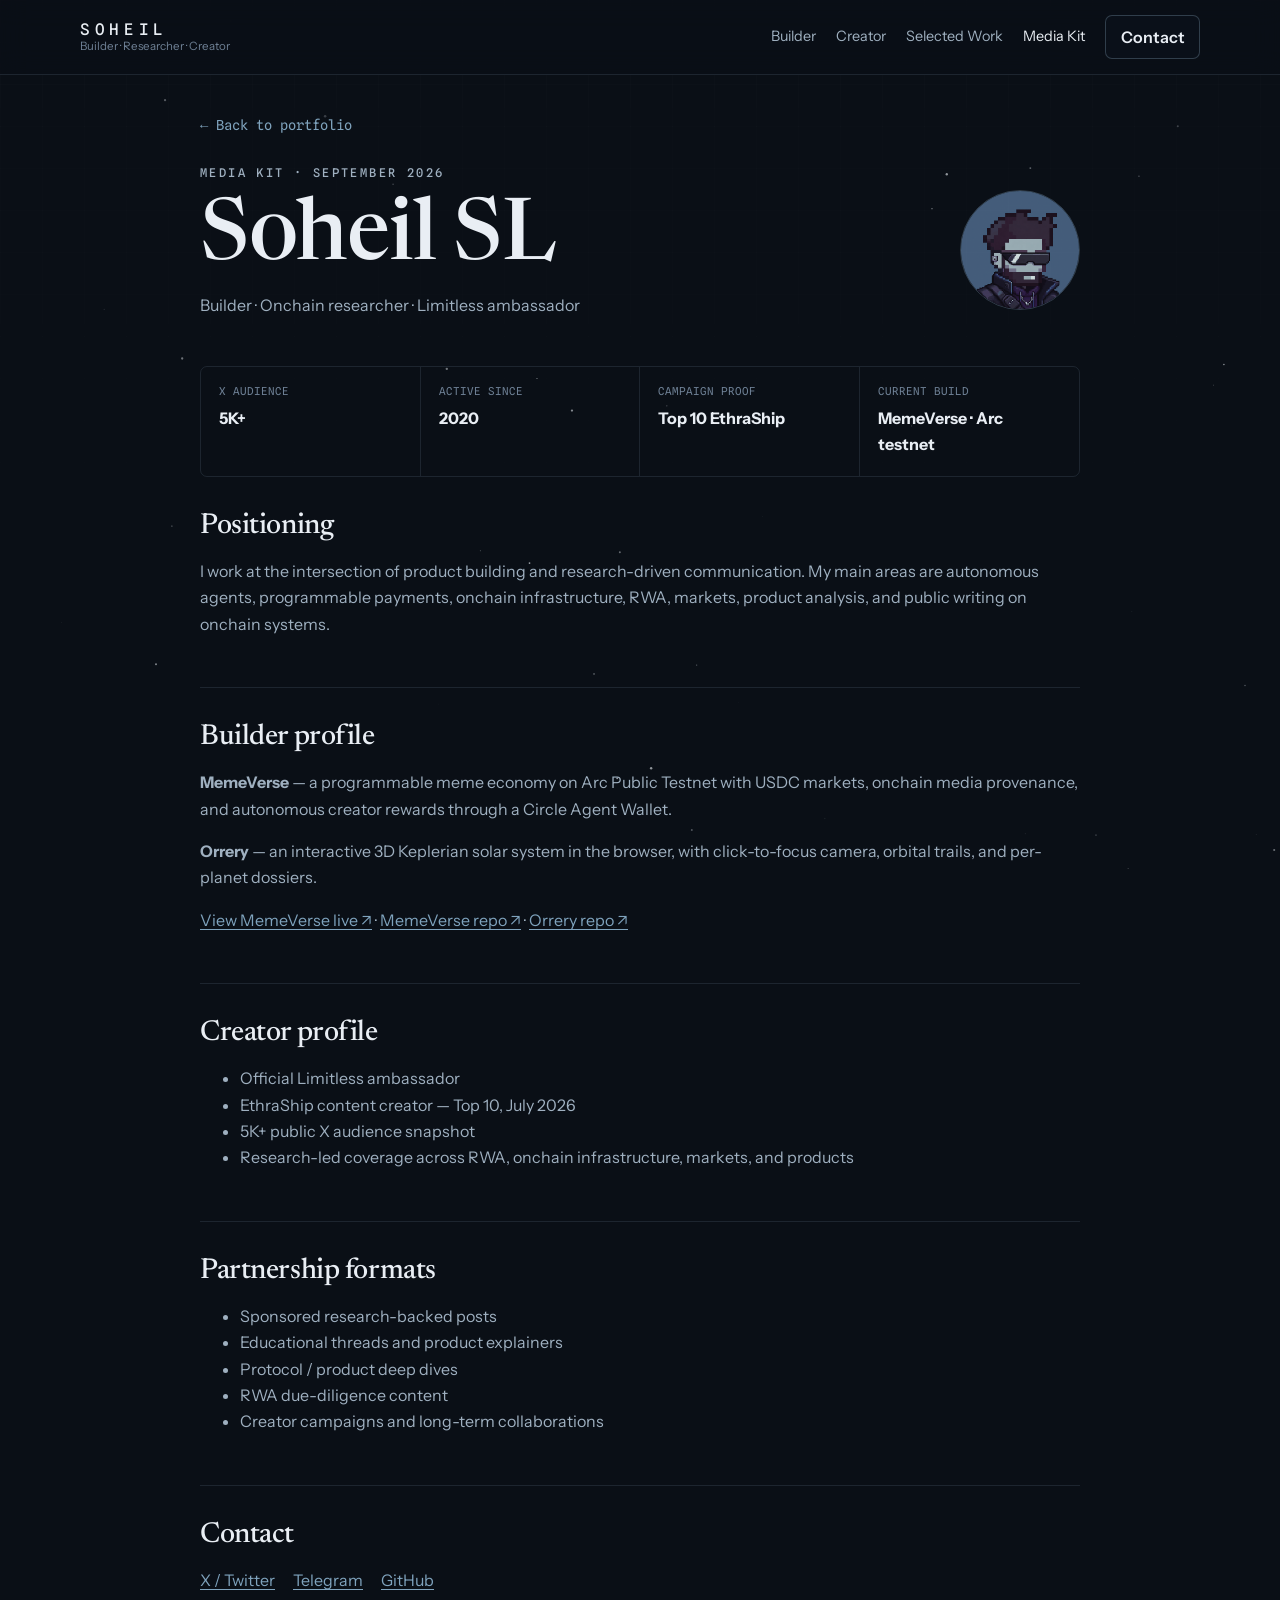
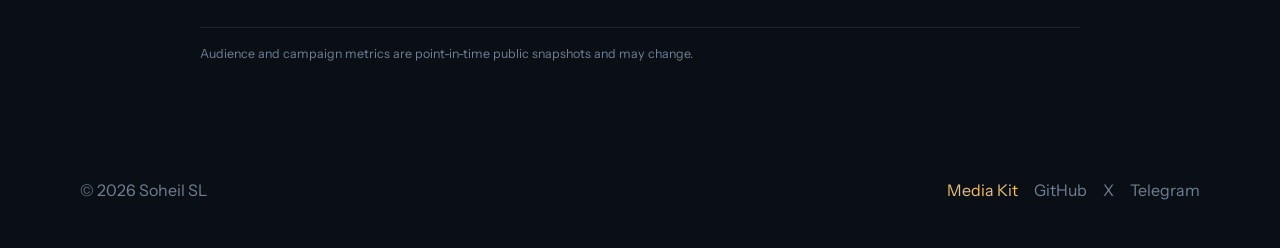
==== media-kit.html @ 0fe93f0a "Align site copy with GitHub and X Match builder/researcher positioning, add Orrery, link the live Me" ====
<!doctype html>
<html lang="en">
<head>
  <meta charset="UTF-8" />
  <meta name="viewport" content="width=device-width, initial-scale=1" />
  <meta name="description" content="Media kit for Soheil SL — builder, onchain researcher, and Limitless ambassador." />
  <meta name="theme-color" content="#0a0f16" />
  <meta name="color-scheme" content="dark" />
  <meta name="referrer" content="strict-origin-when-cross-origin" />
  <link rel="canonical" href="https://soheil-portfolio-pi.vercel.app/media-kit.html" />
  <meta property="og:site_name" content="Soheil" />
  <meta property="og:title" content="Soheil — Media Kit" />
  <meta property="og:description" content="Media kit for Soheil SL — builder, onchain researcher, and Limitless ambassador." />
  <meta property="og:type" content="website" />
  <meta property="og:url" content="https://soheil-portfolio-pi.vercel.app/media-kit.html" />
  <meta property="og:image" content="https://soheil-portfolio-pi.vercel.app/images/soheil-pfp.png" />
  <meta property="og:locale" content="en_US" />
  <meta name="twitter:card" content="summary" />
  <meta name="twitter:title" content="Soheil — Media Kit" />
  <meta name="twitter:description" content="Media kit for Soheil SL — builder, onchain researcher, and Limitless ambassador." />
  <meta name="twitter:image" content="https://soheil-portfolio-pi.vercel.app/images/soheil-pfp.png" />
  <meta name="twitter:site" content="@khodeSL" />
  <title>Soheil — Media Kit</title>
  <link rel="icon" type="image/png" href="/images/soheil-pfp.png" />
  <link rel="apple-touch-icon" href="/images/soheil-pfp.png" />
  <link rel="preconnect" href="https://fonts.googleapis.com" />
  <link rel="preconnect" href="https://fonts.gstatic.com" crossorigin />
  <link href="https://fonts.googleapis.com/css2?family=Newsreader:ital,opsz,wght@0,6..72,400;0,6..72,500;0,6..72,600;1,6..72,400&family=Instrument+Sans:wght@400;500;600&family=Spline+Sans+Mono:wght@400;500&display=swap" rel="stylesheet" />
  <link rel="stylesheet" href="/style.css" />
</head>
<body class="media-kit-page">
  <a class="skip-link" href="#main">Skip to content</a>
  <canvas id="starfield" aria-hidden="true"></canvas>

  <header class="site-header">
    <nav class="site-nav" aria-label="Primary">
      <a class="brand" href="/#home">
        <span class="brand-name">SOHEIL</span>
        <span class="brand-role">Builder · Researcher · Creator</span>
      </a>
      <button class="nav-toggle" type="button" aria-expanded="false" aria-controls="nav-menu" aria-label="Open navigation">
        <span></span><span></span>
      </button>
      <div class="nav-menu" id="nav-menu">
        <a href="/#builder">Builder</a>
        <a href="/#creator">Creator</a>
        <a href="/#work">Selected Work</a>
        <a href="/media-kit.html" aria-current="page">Media Kit</a>
        <a class="button button-small" href="https://t.me/sirSL" target="_blank" rel="noopener noreferrer">Contact</a>
      </div>
    </nav>
  </header>

  <main id="main" class="media-kit-shell">
    <a class="text-link" href="/">← Back to portfolio</a>
    <header class="media-kit-header">
      <div>
        <p class="eyebrow">Media Kit · September 2026</p>
        <h1>Soheil SL</h1>
        <p>Builder · Onchain researcher · Limitless ambassador</p>
      </div>
      <img src="/images/soheil-pfp.png" alt="Portrait of Soheil" width="120" height="120" decoding="async" />
    </header>

    <div class="media-stat-grid">
      <div><span>X audience</span><strong>5K+</strong></div>
      <div><span>Active since</span><strong>2020</strong></div>
      <div><span>Campaign proof</span><strong>Top 10 EthraShip</strong></div>
      <div><span>Current build</span><strong>MemeVerse · Arc testnet</strong></div>
    </div>

    <section class="media-section">
      <h2>Positioning</h2>
      <p>I work at the intersection of product building and research-driven communication. My main areas are autonomous agents, programmable payments, onchain infrastructure, RWA, markets, product analysis, and public writing on onchain systems.</p>
    </section>

    <section class="media-section">
      <h2>Builder profile</h2>
      <p><strong>MemeVerse</strong> — a programmable meme economy on Arc Public Testnet with USDC markets, onchain media provenance, and autonomous creator rewards through a Circle Agent Wallet.</p>
      <p><strong>Orrery</strong> — an interactive 3D Keplerian solar system in the browser, with click-to-focus camera, orbital trails, and per-planet dossiers.</p>
      <p><a href="https://memeverse.biz" target="_blank" rel="noopener noreferrer">View MemeVerse live ↗</a> · <a href="https://github.com/Baharsx/memeverse" target="_blank" rel="noopener noreferrer">MemeVerse repo ↗</a> · <a href="https://github.com/Baharsx/Orrery" target="_blank" rel="noopener noreferrer">Orrery repo ↗</a></p>
    </section>

    <section class="media-section">
      <h2>Creator profile</h2>
      <ul>
        <li>Official Limitless ambassador</li>
        <li>EthraShip content creator — Top 10, July 2026</li>
        <li>5K+ public X audience snapshot</li>
        <li>Research-led coverage across RWA, onchain infrastructure, markets, and products</li>
      </ul>
    </section>

    <section class="media-section">
      <h2>Partnership formats</h2>
      <ul>
        <li>Sponsored research-backed posts</li>
        <li>Educational threads and product explainers</li>
        <li>Protocol / product deep dives</li>
        <li>RWA due-diligence content</li>
        <li>Creator campaigns and long-term collaborations</li>
      </ul>
    </section>

    <section class="media-section">
      <h2>Contact</h2>
      <div class="media-links">
        <a href="https://x.com/khodeSL" target="_blank" rel="noopener noreferrer">X / Twitter</a>
        <a href="https://t.me/sirSL" target="_blank" rel="noopener noreferrer">Telegram</a>
        <a href="https://github.com/Baharsx" target="_blank" rel="noopener noreferrer">GitHub</a>
      </div>
    </section>

    <p class="snapshot-note">Audience and campaign metrics are point-in-time public snapshots and may change.</p>
  </main>

  <footer class="site-footer">
    <div class="section-inner footer-inner">
      <span>© 2026 Soheil SL</span>
      <div class="footer-links">
        <a href="/media-kit.html" aria-current="page">Media Kit</a>
        <a href="https://github.com/Baharsx" target="_blank" rel="noopener noreferrer">GitHub</a>
        <a href="https://x.com/khodeSL" target="_blank" rel="noopener noreferrer">X</a>
        <a href="https://t.me/sirSL" target="_blank" rel="noopener noreferrer">Telegram</a>
      </div>
    </div>
  </footer>
  <script type="module" src="/script.js"></script>
</body>
</html>
---- style.css ----
:root {
  --ink: #0a0f16;
  --ink-2: #0e1520;
  --ink-3: #141d2b;
  --line: rgba(148, 178, 204, 0.14);
  --line-strong: rgba(148, 178, 204, 0.28);
  --steel: #7fa3bd;
  --steel-dim: #56718a;
  --beacon: #e3a94e;
  --beacon-bright: #f0be6c;
  --violet: #8b7ae8;
  --text: #e9eef4;
  --text-2: #9fb0c0;
  --text-3: #6e8095;
  --font-display: 'Newsreader', Georgia, serif;
  --font-body: 'Instrument Sans', system-ui, sans-serif;
  --font-mono: 'Spline Sans Mono', ui-monospace, monospace;
  --radius: 7px;
}

* { box-sizing: border-box; }
html {
  color-scheme: dark;
  scroll-behavior: smooth;
  scroll-padding-top: 88px;
}
@media (prefers-reduced-motion: reduce) {
  html { scroll-behavior: auto; }
}
body {
  margin: 0;
  min-height: 100vh;
  color: var(--text);
  background:
    radial-gradient(1100px 560px at 88% -8%, rgba(139,122,232,.09), transparent 60%),
    radial-gradient(900px 650px at -8% 110%, rgba(127,163,189,.08), transparent 58%),
    var(--ink);
  font: 1rem/1.65 var(--font-body);
  -webkit-font-smoothing: antialiased;
}
body::before {
  content: '';
  position: fixed;
  inset: 0;
  pointer-events: none;
  background-image: linear-gradient(rgba(255,255,255,.012) 1px, transparent 1px), linear-gradient(90deg, rgba(255,255,255,.012) 1px, transparent 1px);
  background-size: 42px 42px;
  mask-image: linear-gradient(to bottom, black, transparent 72%);
}
#starfield { position: fixed; inset: 0; z-index: -1; pointer-events: none; }
a { color: var(--steel); text-underline-offset: 3px; }
a:hover { color: var(--beacon-bright); }
img { display: block; max-width: 100%; height: auto; }
button, a { -webkit-tap-highlight-color: transparent; }
button { font: inherit; cursor: pointer; }
:focus-visible { outline: 2px solid var(--beacon); outline-offset: 3px; }
::selection { background: var(--beacon); color: var(--ink); }

.skip-link { position: fixed; top: -80px; left: 16px; z-index: 999; padding: 10px 14px; background: var(--beacon); color: var(--ink); border-radius: 5px; }
.skip-link:focus { top: 12px; }
.section-inner { width: min(1120px, calc(100% - 40px)); margin: 0 auto; }
main > section { padding: clamp(74px, 9vw, 118px) 0; border-bottom: 1px solid var(--line); }
.section-alt { background: rgba(14,21,32,.52); }

.site-header { position: sticky; top: 0; z-index: 100; background: rgba(10,15,22,.82); backdrop-filter: blur(14px); border-bottom: 1px solid var(--line); }
.site-nav { position: relative; width: min(1120px, calc(100% - 40px)); min-height: 74px; margin: auto; display: flex; align-items: center; justify-content: space-between; gap: 24px; }
.brand { display: flex; flex-direction: column; text-decoration: none; line-height: 1.25; }
.brand-name { color: var(--text); font: 500 1rem var(--font-mono); letter-spacing: .29em; }
.brand-role { color: var(--text-3); font-size: .72rem; }
.nav-menu { display: flex; align-items: center; gap: 20px; }
.nav-menu > a:not(.button) { color: var(--text-2); text-decoration: none; font-size: .9rem; }
.nav-menu > a[aria-current="page"]:not(.button) { color: var(--text); }
.nav-toggle { display: none; width: 44px; height: 44px; border: 1px solid var(--line-strong); background: transparent; border-radius: var(--radius); padding: 10px; }
.nav-toggle span { display: block; height: 2px; background: var(--text); margin: 6px 0; }

.eyebrow { margin: 0 0 16px; color: var(--beacon); font: 500 .75rem var(--font-mono); letter-spacing: .2em; text-transform: uppercase; }
h1, h2, h3, p { margin-top: 0; }
h1, h2 { font-family: var(--font-display); font-weight: 500; letter-spacing: -.015em; }
h1 { font-size: clamp(2.9rem, 7vw, 5.35rem); line-height: 1.02; max-width: 15ch; margin-bottom: 24px; }
h2 { font-size: clamp(2.1rem, 4vw, 3.1rem); line-height: 1.08; margin-bottom: 16px; }
h3 { font: 500 1.42rem/1.2 var(--font-display); }
.section-lede, .hero-lede { max-width: 67ch; color: var(--text-2); }
.hero-lede { font-size: 1.11rem; }

.hero { min-height: calc(100vh - 74px); display: flex; align-items: center; }
.hero-actions, .contact-actions, .card-links { display: flex; gap: 11px; flex-wrap: wrap; margin-top: 30px; }
.button { display: inline-flex; align-items: center; justify-content: center; min-height: 44px; padding: .72rem 1.18rem; border: 1px solid var(--line-strong); color: var(--text); border-radius: var(--radius); text-decoration: none; font-weight: 600; background: rgba(14,21,32,.38); cursor: pointer; }
.button:hover { border-color: var(--beacon); color: var(--beacon-bright); }
.button-primary { background: var(--beacon); border-color: var(--beacon); color: var(--ink); }
.button-primary:hover { background: var(--beacon-bright); color: var(--ink); }
.button-small { min-height: 38px; padding: .5rem .9rem; }
.text-link { font: .86rem var(--font-mono); text-decoration: none; white-space: nowrap; }

.proof-strip { padding: 0; }
.proof-grid { display: grid; grid-template-columns: repeat(4, 1fr); border-left: 1px solid var(--line); border-right: 1px solid var(--line); }
.proof-item { min-height: 152px; padding: 25px 22px; border-right: 1px solid var(--line); display: flex; flex-direction: column; justify-content: center; }
.proof-item:last-child { border-right: 0; }
.proof-label, .card-kicker { color: var(--text-3); font: 500 .7rem var(--font-mono); letter-spacing: .14em; text-transform: uppercase; }
.proof-item strong { margin-top: 8px; font: 500 1.34rem var(--font-display); }
.proof-item > span:last-child { margin-top: 5px; color: var(--text-3); font-size: .82rem; }
.proof-highlight strong { color: var(--beacon-bright); }

.section-heading-row { display: flex; align-items: flex-end; justify-content: space-between; gap: 28px; margin-bottom: 34px; }
.builder-layout { display: grid; grid-template-columns: 1.12fr .88fr; gap: 20px; }
.project-stack { display: grid; gap: 16px; }
.project-card, .capability-card, .profile-summary-card, .case-card, .work-card { background: rgba(14,21,32,.7); border: 1px solid var(--line); border-radius: var(--radius); }
.project-card { padding: 30px; }
.project-card:hover, .capability-card:hover, .work-card:hover { border-color: var(--line-strong); }
.project-head { display: flex; align-items: flex-start; justify-content: space-between; gap: 18px; }
.project-head h3 { margin: 8px 0 0; font-size: 2rem; }
.project-card:not(.flagship) .project-head h3 { font-size: 1.55rem; }
.project-network { border: 1px solid rgba(139,122,232,.45); color: #b8adff; background: rgba(139,122,232,.08); padding: .32rem .54rem; border-radius: 4px; font: 500 .72rem var(--font-mono); }
.project-hook { color: var(--beacon-bright); font: italic 1.35rem var(--font-display); margin: 24px 0 10px; }
.project-card > p:not(.project-hook) { color: var(--text-2); }
.tech-row { display: flex; flex-wrap: wrap; gap: 7px; margin-top: 24px; }
.tech-row span { border: 1px solid var(--line-strong); color: var(--text-2); border-radius: 999px; padding: .34rem .58rem; font: .72rem var(--font-mono); }
.capability-grid { display: grid; grid-template-columns: 1fr 1fr; gap: 14px; }
.capability-card { padding: 22px; }
.capability-card h3 { margin: 9px 0 8px; }
.capability-card p { color: var(--text-2); font-size: .93rem; margin-bottom: 0; }

.creator-grid { display: grid; grid-template-columns: .8fr 1.2fr; gap: 20px; }
.profile-summary-card, .case-card { padding: 28px; }
.profile-summary-head { display: flex; align-items: center; gap: 15px; }
.profile-summary-head img { width: 76px; height: 76px; border-radius: 50%; border: 1px solid var(--line-strong); object-fit: cover; }
.profile-summary-head h3 { margin: 0 0 3px; font-family: var(--font-mono); letter-spacing: .06em; }
.profile-summary-head a { text-decoration: none; font: .82rem var(--font-mono); }
.profile-bio { margin: 22px 0; color: var(--text-2); }
.profile-stats { display: grid; grid-template-columns: repeat(3, 1fr); border-top: 1px solid var(--line); border-bottom: 1px solid var(--line); margin: 0; }
.profile-stats div { padding: 14px 8px; border-right: 1px solid var(--line); }
.profile-stats div:last-child { border-right: 0; }
.profile-stats dt { color: var(--text-3); font: .65rem var(--font-mono); text-transform: uppercase; }
.profile-stats dd { margin: 5px 0 0; font-weight: 600; }
.snapshot-note { color: var(--text-3); font-size: .78rem; margin: 16px 0 0; }
.case-card h3 { margin: 9px 0 8px; font-size: 1.8rem; }
.case-result { color: var(--beacon-bright); font: 500 1.6rem var(--font-display); margin: 18px 0 12px; }
.case-card > p:not(.case-result):not(.snapshot-note), .case-card li { color: var(--text-2); }
.case-card ul { padding-left: 20px; }
.case-card li + li { margin-top: 7px; }

.work-grid { display: grid; grid-template-columns: repeat(3, 1fr); gap: 16px; margin-top: 30px; }
.work-card { padding: 25px; display: flex; flex-direction: column; }
.work-card h3 { margin: 11px 0 10px; }
.work-card p { color: var(--text-2); flex: 1; }
.work-card a { margin-top: 18px; text-decoration: none; font: .82rem var(--font-mono); }

.contact-grid { display: grid; grid-template-columns: 1fr auto; gap: 30px; align-items: flex-end; }
.contact-actions { justify-content: flex-end; margin-top: 0; }
.site-footer { padding: 32px 0 45px; color: var(--text-3); }
.footer-inner { display: flex; justify-content: space-between; gap: 20px; flex-wrap: wrap; }
.footer-links { display: flex; gap: 16px; flex-wrap: wrap; }
.footer-links a { text-decoration: none; color: var(--text-3); }
.footer-links a:hover,
.footer-links a[aria-current="page"] { color: var(--beacon-bright); }

.media-kit-page { background: var(--ink); }
.media-kit-shell { width: min(880px, calc(100% - 40px)); margin: 0 auto; padding: 36px 0 80px; }
.media-kit-header { display: flex; justify-content: space-between; align-items: center; gap: 30px; padding: 28px 0 32px; }
.media-kit-header h1 { margin-bottom: 8px; max-width: none; }
.media-kit-header p { color: var(--text-2); }
.media-kit-header img { width: 120px; height: 120px; object-fit: cover; border-radius: 50%; border: 1px solid var(--line-strong); }
.media-stat-grid { display: grid; grid-template-columns: repeat(4, 1fr); border: 1px solid var(--line); border-radius: var(--radius); overflow: hidden; }
.media-stat-grid > div { padding: 18px; border-right: 1px solid var(--line); }
.media-stat-grid > div:last-child { border-right: 0; }
.media-stat-grid span { display: block; color: var(--text-3); font: .68rem var(--font-mono); text-transform: uppercase; }
.media-stat-grid strong { display: block; margin-top: 7px; }
.media-section { padding: 34px 0; border-bottom: 1px solid var(--line); }
.media-section h2 { font-size: 1.8rem; }
.media-section p, .media-section li { color: var(--text-2); }
.media-links { display: flex; gap: 18px; flex-wrap: wrap; }

@media (max-width: 900px) {
  .builder-layout, .creator-grid, .contact-grid { grid-template-columns: 1fr; }
  .proof-grid, .media-stat-grid { grid-template-columns: 1fr 1fr; }
  .proof-item:nth-child(2n), .media-stat-grid > div:nth-child(2n) { border-right: 0; }
  .proof-item:nth-child(-n+2), .media-stat-grid > div:nth-child(-n+2) { border-bottom: 1px solid var(--line); }
  .work-grid { grid-template-columns: 1fr; }
  .contact-actions { justify-content: flex-start; }
}

@media (max-width: 700px) {
  .nav-toggle { display: block; }
  .nav-menu { display: none; position: absolute; top: calc(100% + 8px); left: 0; right: 0; flex-direction: column; align-items: stretch; padding: 16px; background: #0e1520; border: 1px solid var(--line-strong); border-radius: var(--radius); }
  .nav-menu.open { display: flex; }
  .nav-menu > a { padding: 8px; }
  .section-heading-row { display: block; }
  .section-heading-row .text-link { display: inline-block; margin-top: 8px; }
  .capability-grid { grid-template-columns: 1fr; }
  .profile-stats { grid-template-columns: 1fr; }
  .profile-stats div { border-right: 0; border-bottom: 1px solid var(--line); }
  .profile-stats div:last-child { border-bottom: 0; }
  .media-kit-header { align-items: flex-start; }
}

@media (max-width: 520px) {
  .section-inner, .site-nav, .media-kit-shell { width: min(100% - 28px, 1120px); }
  .proof-grid, .media-stat-grid { grid-template-columns: 1fr; }
  .proof-item, .media-stat-grid > div { border-right: 0 !important; border-bottom: 1px solid var(--line); }
  .proof-item:last-child, .media-stat-grid > div:last-child { border-bottom: 0; }
  h1 { font-size: 3rem; }
  .hero-actions, .contact-actions { flex-direction: column; align-items: stretch; }
  .button { width: 100%; }
  .media-kit-header { flex-direction: column-reverse; }
}

@media print {
  body { background: white; color: #111; }
  #starfield, .site-header, .site-footer, body::before { display: none !important; }
  .media-kit-shell { width: 100%; padding: 0; }
  .media-section p, .media-section li, .media-kit-header p, .snapshot-note { color: #444; }
  .media-stat-grid, .media-section { border-color: #ddd; }
}
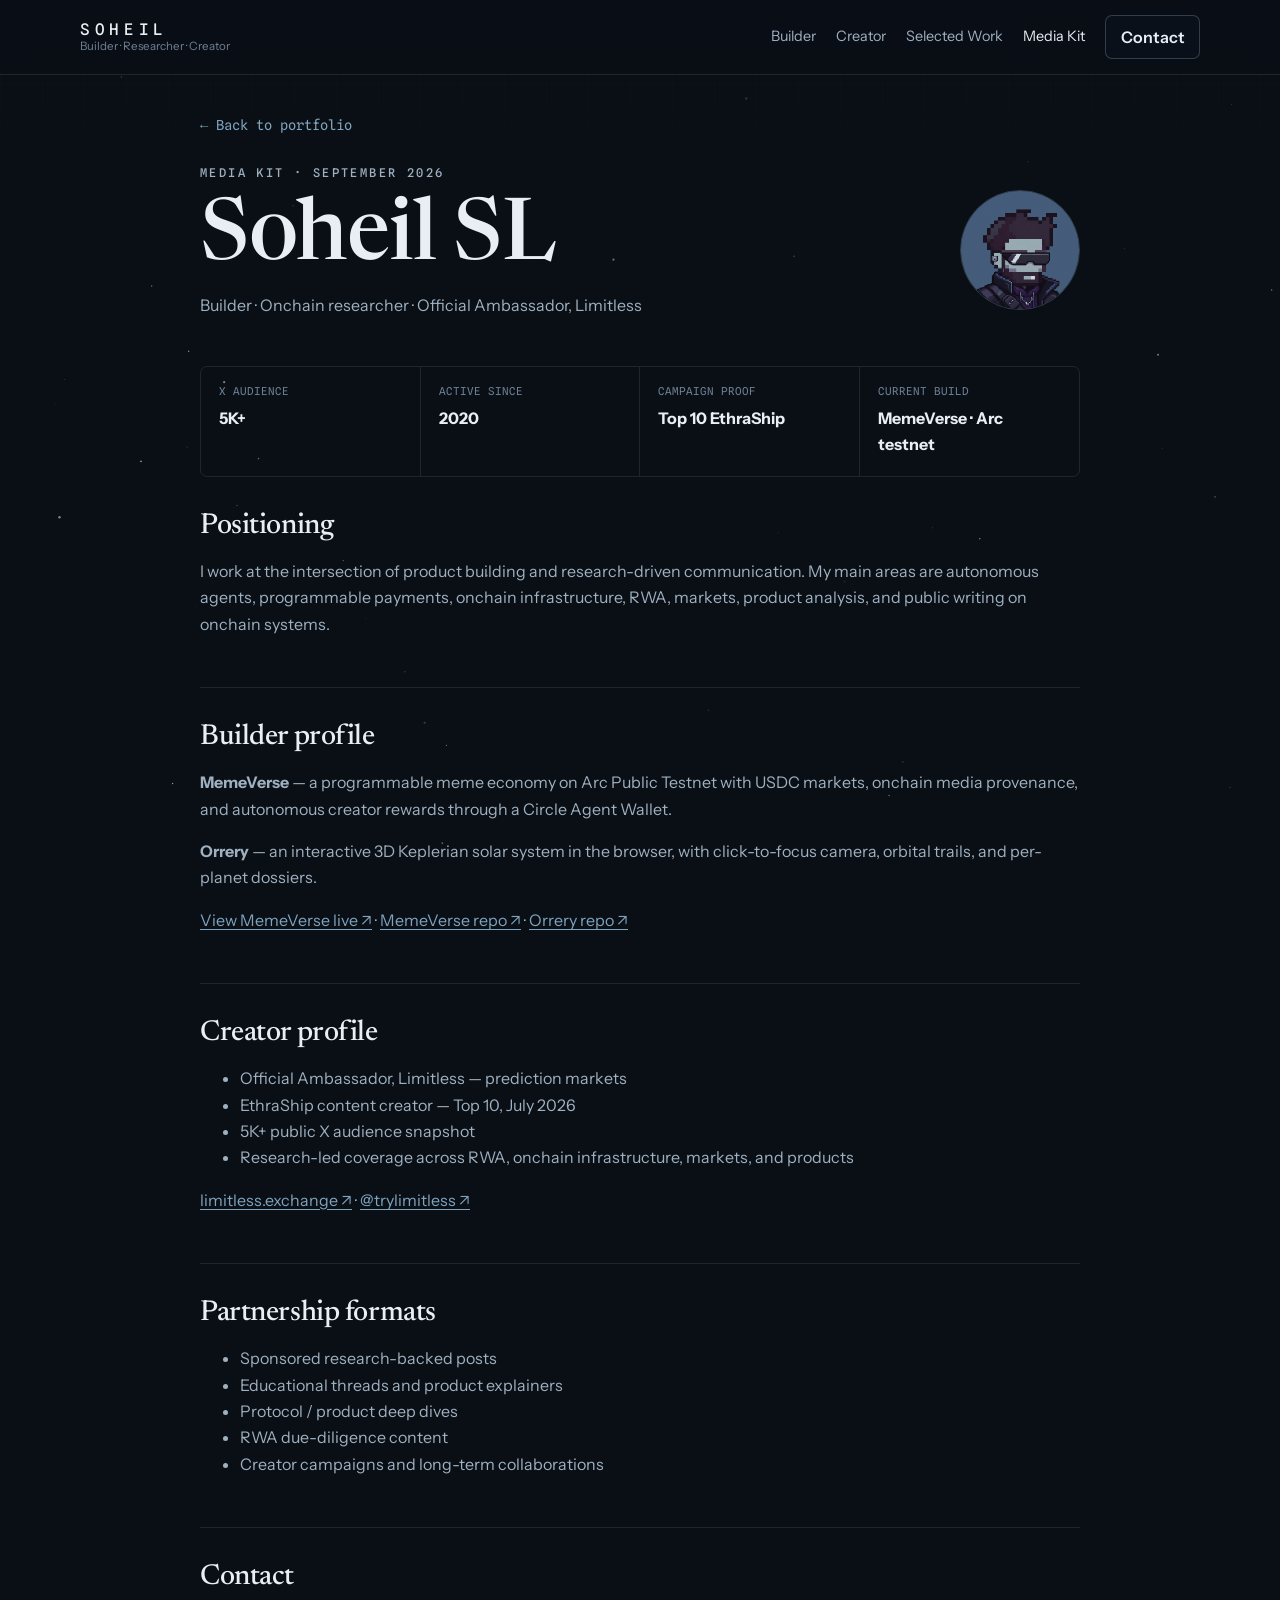
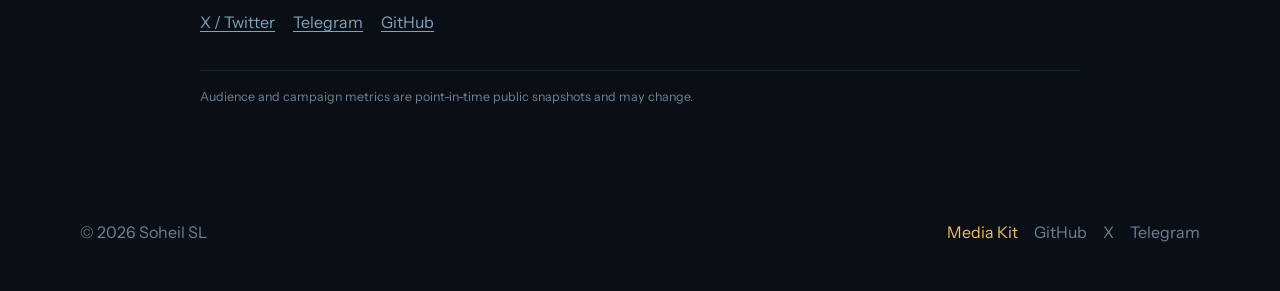
==== commit e0333e80: "Add Official Limitless Ambassador as a standard affiliation Hero credential, proof strip, and a dedi" ====
--- a/media-kit.html
+++ b/media-kit.html
@@ -3,21 +3,21 @@
 <head>
   <meta charset="UTF-8" />
   <meta name="viewport" content="width=device-width, initial-scale=1" />
-  <meta name="description" content="Media kit for Soheil SL — builder, onchain researcher, and Limitless ambassador." />
+  <meta name="description" content="Media kit for Soheil SL — builder, onchain researcher, and Official Ambassador at Limitless." />
   <meta name="theme-color" content="#0a0f16" />
   <meta name="color-scheme" content="dark" />
   <meta name="referrer" content="strict-origin-when-cross-origin" />
   <link rel="canonical" href="https://soheil-portfolio-pi.vercel.app/media-kit.html" />
   <meta property="og:site_name" content="Soheil" />
   <meta property="og:title" content="Soheil — Media Kit" />
-  <meta property="og:description" content="Media kit for Soheil SL — builder, onchain researcher, and Limitless ambassador." />
+  <meta property="og:description" content="Media kit for Soheil SL — builder, onchain researcher, and Official Ambassador at Limitless." />
   <meta property="og:type" content="website" />
   <meta property="og:url" content="https://soheil-portfolio-pi.vercel.app/media-kit.html" />
   <meta property="og:image" content="https://soheil-portfolio-pi.vercel.app/images/soheil-pfp.png" />
   <meta property="og:locale" content="en_US" />
   <meta name="twitter:card" content="summary" />
   <meta name="twitter:title" content="Soheil — Media Kit" />
-  <meta name="twitter:description" content="Media kit for Soheil SL — builder, onchain researcher, and Limitless ambassador." />
+  <meta name="twitter:description" content="Media kit for Soheil SL — builder, onchain researcher, and Official Ambassador at Limitless." />
   <meta name="twitter:image" content="https://soheil-portfolio-pi.vercel.app/images/soheil-pfp.png" />
   <meta name="twitter:site" content="@khodeSL" />
   <title>Soheil — Media Kit</title>
@@ -57,7 +57,7 @@
       <div>
         <p class="eyebrow">Media Kit · September 2026</p>
         <h1>Soheil SL</h1>
-        <p>Builder · Onchain researcher · Limitless ambassador</p>
+        <p>Builder · Onchain researcher · Official Ambassador, Limitless</p>
       </div>
       <img src="/images/soheil-pfp.png" alt="Portrait of Soheil" width="120" height="120" decoding="async" />
     </header>
@@ -84,11 +84,12 @@
     <section class="media-section">
       <h2>Creator profile</h2>
       <ul>
-        <li>Official Limitless ambassador</li>
+        <li>Official Ambassador, Limitless — prediction markets</li>
         <li>EthraShip content creator — Top 10, July 2026</li>
         <li>5K+ public X audience snapshot</li>
         <li>Research-led coverage across RWA, onchain infrastructure, markets, and products</li>
       </ul>
+      <p><a href="https://limitless.exchange" target="_blank" rel="noopener noreferrer">limitless.exchange ↗</a> · <a href="https://x.com/trylimitless" target="_blank" rel="noopener noreferrer">@trylimitless ↗</a></p>
     </section>
 
     <section class="media-section">
--- a/style.css
+++ b/style.css
@@ -81,6 +81,9 @@
 h3 { font: 500 1.42rem/1.2 var(--font-display); }
 .section-lede, .hero-lede { max-width: 67ch; color: var(--text-2); }
 .hero-lede { font-size: 1.11rem; }
+.hero-credential { margin: 18px 0 0; color: var(--text-2); font: 500 .92rem var(--font-mono); letter-spacing: .02em; }
+.hero-credential a { color: var(--steel); text-decoration: none; }
+.hero-credential a:hover { color: var(--beacon-bright); }
 
 .hero { min-height: calc(100vh - 74px); display: flex; align-items: center; }
 .hero-actions, .contact-actions, .card-links { display: flex; gap: 11px; flex-wrap: wrap; margin-top: 30px; }
@@ -135,6 +138,8 @@
 .case-card h3 { margin: 9px 0 8px; font-size: 1.8rem; }
 .case-result { color: var(--beacon-bright); font: 500 1.6rem var(--font-display); margin: 18px 0 12px; }
 .case-card > p:not(.case-result):not(.snapshot-note), .case-card li { color: var(--text-2); }
+.case-card .card-links { margin-top: 18px; }
+.case-card .card-links a { text-decoration: none; font: .82rem var(--font-mono); }
 .case-card ul { padding-left: 20px; }
 .case-card li + li { margin-top: 7px; }
 
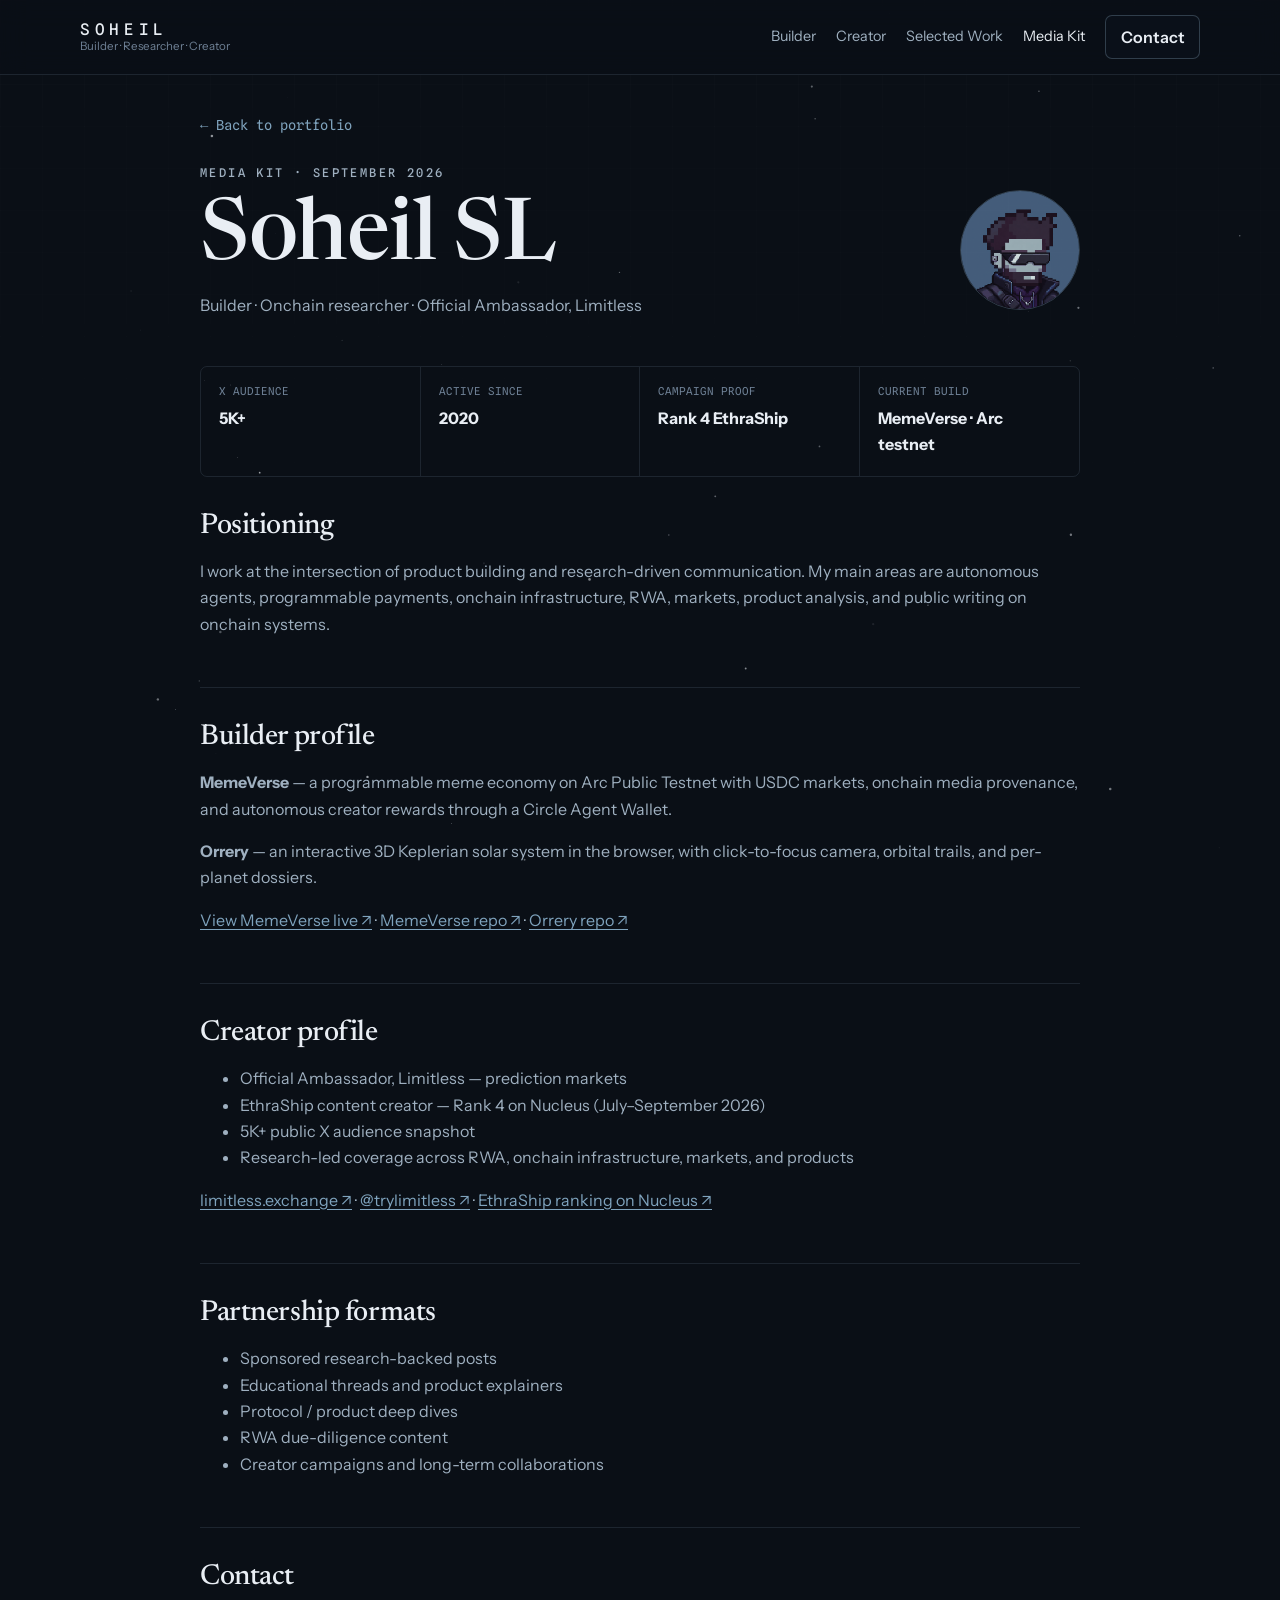
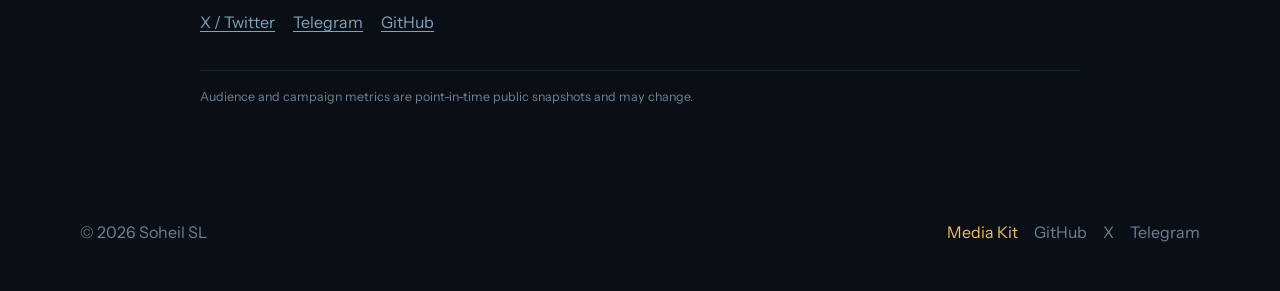
==== commit e56d6e04: "Record EthraShip Nucleus ranking as #4 with a public link Replace Top 10 with Rank 4 and point to th" ====
--- a/media-kit.html
+++ b/media-kit.html
@@ -65,7 +65,7 @@
     <div class="media-stat-grid">
       <div><span>X audience</span><strong>5K+</strong></div>
       <div><span>Active since</span><strong>2020</strong></div>
-      <div><span>Campaign proof</span><strong>Top 10 EthraShip</strong></div>
+      <div><span>Campaign proof</span><strong>Rank 4 EthraShip</strong></div>
       <div><span>Current build</span><strong>MemeVerse · Arc testnet</strong></div>
     </div>
 
@@ -85,11 +85,11 @@
       <h2>Creator profile</h2>
       <ul>
         <li>Official Ambassador, Limitless — prediction markets</li>
-        <li>EthraShip content creator — Top 10, July 2026</li>
+        <li>EthraShip content creator — Rank 4 on Nucleus (July–September 2026)</li>
         <li>5K+ public X audience snapshot</li>
         <li>Research-led coverage across RWA, onchain infrastructure, markets, and products</li>
       </ul>
-      <p><a href="https://limitless.exchange" target="_blank" rel="noopener noreferrer">limitless.exchange ↗</a> · <a href="https://x.com/trylimitless" target="_blank" rel="noopener noreferrer">@trylimitless ↗</a></p>
+      <p><a href="https://limitless.exchange" target="_blank" rel="noopener noreferrer">limitless.exchange ↗</a> · <a href="https://x.com/trylimitless" target="_blank" rel="noopener noreferrer">@trylimitless ↗</a> · <a href="https://nucleus.codes/opportunities/6a44d55aa30bbab6d7d8323c/" target="_blank" rel="noopener noreferrer">EthraShip ranking on Nucleus ↗</a></p>
     </section>
 
     <section class="media-section">
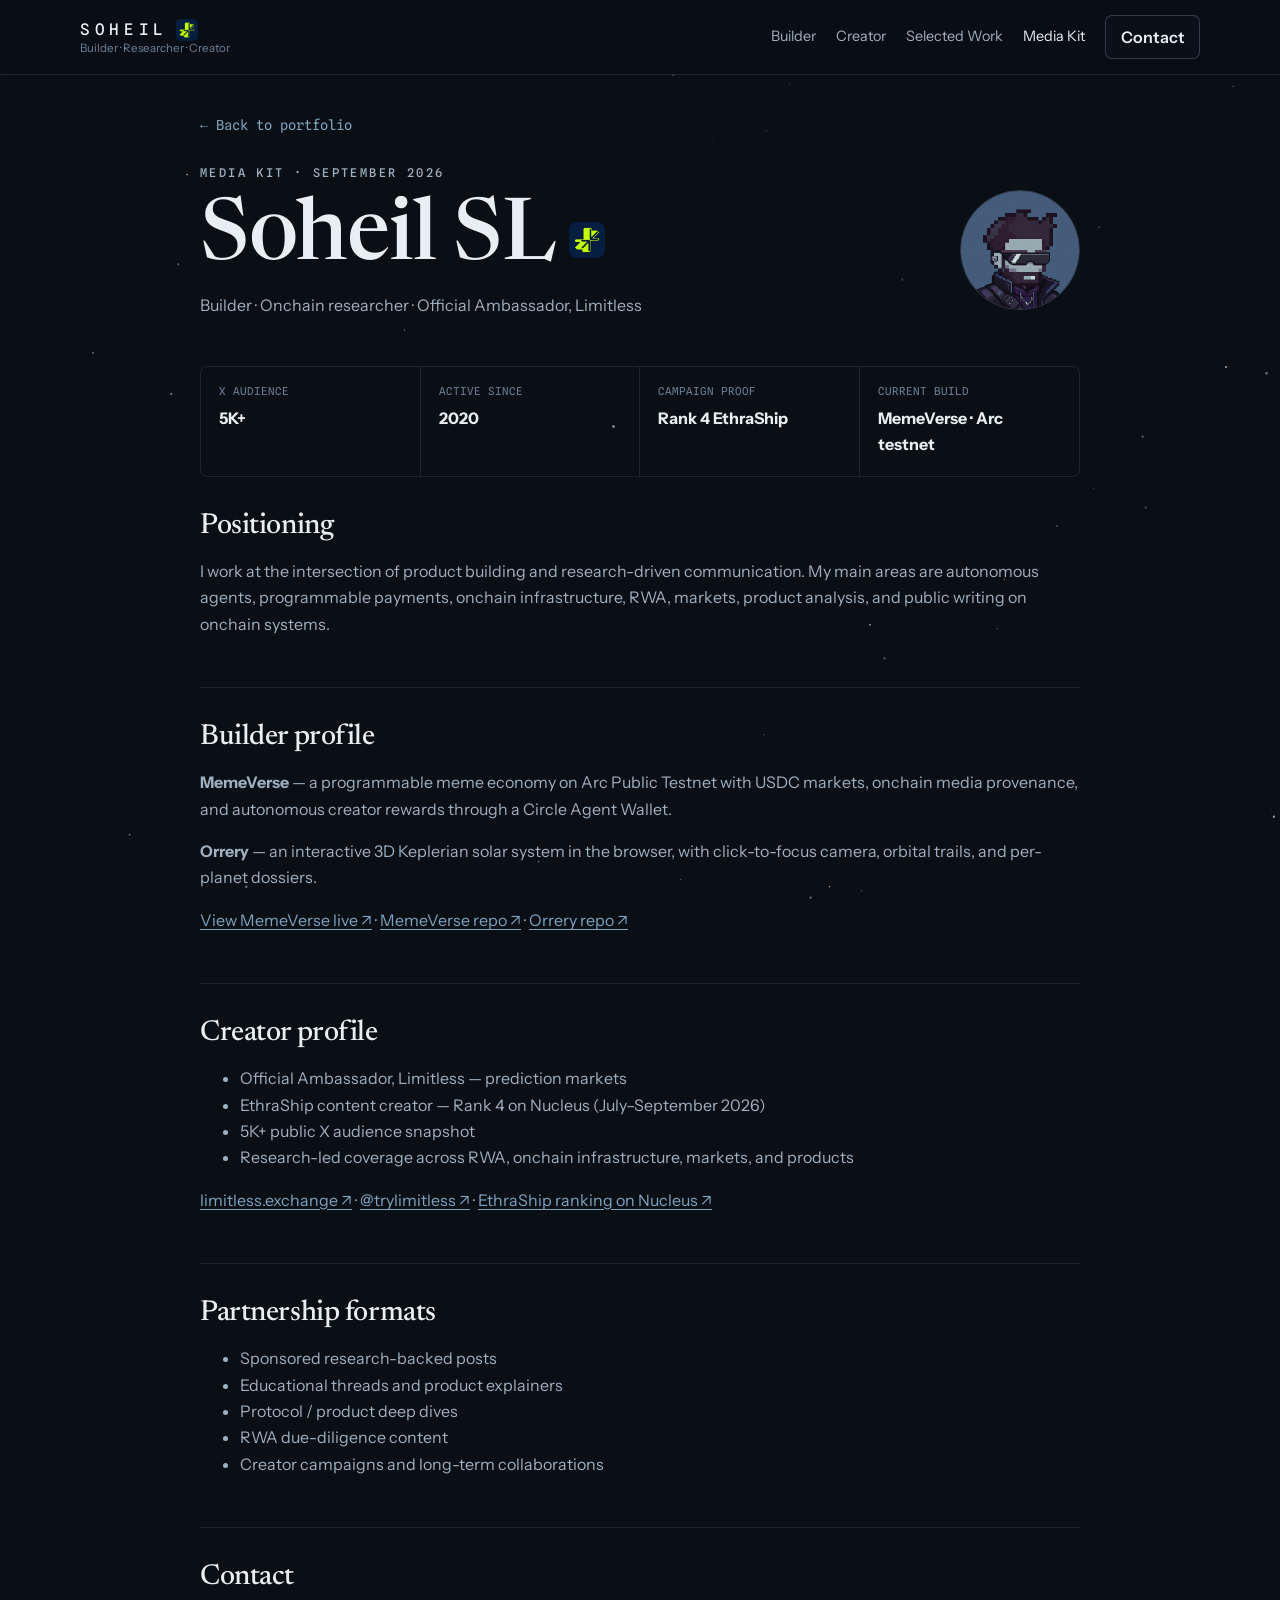
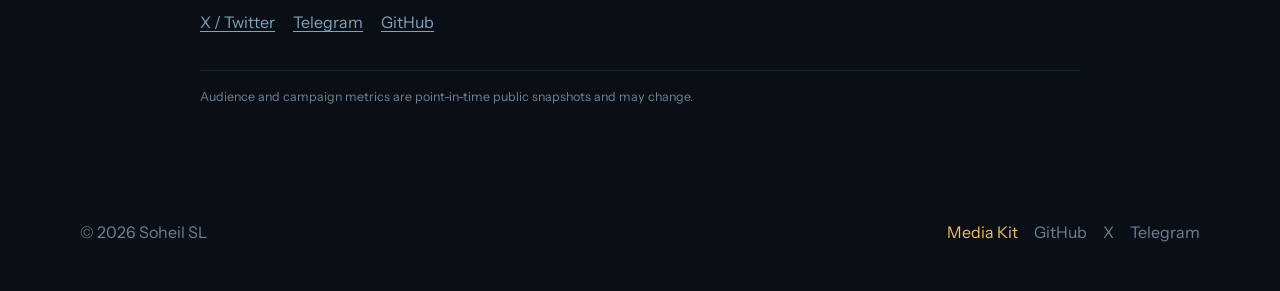
==== commit 86123496: "Add Limitless affiliate badge next to the name Same placement as X: a small official-ambassador mark" ====
--- a/media-kit.html
+++ b/media-kit.html
@@ -35,7 +35,10 @@
   <header class="site-header">
     <nav class="site-nav" aria-label="Primary">
       <a class="brand" href="/#home">
-        <span class="brand-name">SOHEIL</span>
+        <span class="brand-lockup">
+          <span class="brand-name">SOHEIL</span>
+          <img class="affiliate-badge" src="/images/limitless-badge.png" alt="" width="22" height="22" />
+        </span>
         <span class="brand-role">Builder · Researcher · Creator</span>
       </a>
       <button class="nav-toggle" type="button" aria-expanded="false" aria-controls="nav-menu" aria-label="Open navigation">
@@ -56,7 +59,12 @@
     <header class="media-kit-header">
       <div>
         <p class="eyebrow">Media Kit · September 2026</p>
-        <h1>Soheil SL</h1>
+        <h1 class="name-with-badge">
+          Soheil SL
+          <a class="affiliate-badge-link" href="https://limitless.exchange" target="_blank" rel="noopener noreferrer" title="Official Ambassador, Limitless">
+            <img class="affiliate-badge affiliate-badge-lg" src="/images/limitless-badge.png" alt="Official Limitless Ambassador" width="36" height="36" />
+          </a>
+        </h1>
         <p>Builder · Onchain researcher · Official Ambassador, Limitless</p>
       </div>
       <img src="/images/soheil-pfp.png" alt="Portrait of Soheil" width="120" height="120" decoding="async" />
--- a/style.css
+++ b/style.css
@@ -65,6 +65,7 @@
 .site-header { position: sticky; top: 0; z-index: 100; background: rgba(10,15,22,.82); backdrop-filter: blur(14px); border-bottom: 1px solid var(--line); }
 .site-nav { position: relative; width: min(1120px, calc(100% - 40px)); min-height: 74px; margin: auto; display: flex; align-items: center; justify-content: space-between; gap: 24px; }
 .brand { display: flex; flex-direction: column; text-decoration: none; line-height: 1.25; }
+.brand-lockup { display: flex; align-items: center; gap: 8px; }
 .brand-name { color: var(--text); font: 500 1rem var(--font-mono); letter-spacing: .29em; }
 .brand-role { color: var(--text-3); font-size: .72rem; }
 .nav-menu { display: flex; align-items: center; gap: 20px; }
@@ -125,9 +126,20 @@
 .creator-grid { display: grid; grid-template-columns: .8fr 1.2fr; gap: 20px; }
 .profile-summary-card, .case-card { padding: 28px; }
 .profile-summary-head { display: flex; align-items: center; gap: 15px; }
-.profile-summary-head img { width: 76px; height: 76px; border-radius: 50%; border: 1px solid var(--line-strong); object-fit: cover; }
-.profile-summary-head h3 { margin: 0 0 3px; font-family: var(--font-mono); letter-spacing: .06em; }
+.profile-summary-head > img { width: 76px; height: 76px; border-radius: 50%; border: 1px solid var(--line-strong); object-fit: cover; }
+.profile-summary-head h3 { margin: 0 0 3px; font-family: var(--font-mono); letter-spacing: .06em; display: flex; align-items: center; gap: 8px; }
 .profile-summary-head a { text-decoration: none; font: .82rem var(--font-mono); }
+.affiliate-badge-link { display: inline-flex; line-height: 0; }
+.affiliate-badge {
+  width: 22px;
+  height: 22px;
+  border-radius: 5px;
+  object-fit: cover;
+  flex: none;
+  display: block;
+}
+.affiliate-badge-lg { width: 36px; height: 36px; border-radius: 8px; }
+.name-with-badge { display: flex; align-items: center; gap: 14px; }
 .profile-bio { margin: 22px 0; color: var(--text-2); }
 .profile-stats { display: grid; grid-template-columns: repeat(3, 1fr); border-top: 1px solid var(--line); border-bottom: 1px solid var(--line); margin: 0; }
 .profile-stats div { padding: 14px 8px; border-right: 1px solid var(--line); }
@@ -163,7 +175,7 @@
 .media-kit-header { display: flex; justify-content: space-between; align-items: center; gap: 30px; padding: 28px 0 32px; }
 .media-kit-header h1 { margin-bottom: 8px; max-width: none; }
 .media-kit-header p { color: var(--text-2); }
-.media-kit-header img { width: 120px; height: 120px; object-fit: cover; border-radius: 50%; border: 1px solid var(--line-strong); }
+.media-kit-header > img { width: 120px; height: 120px; object-fit: cover; border-radius: 50%; border: 1px solid var(--line-strong); }
 .media-stat-grid { display: grid; grid-template-columns: repeat(4, 1fr); border: 1px solid var(--line); border-radius: var(--radius); overflow: hidden; }
 .media-stat-grid > div { padding: 18px; border-right: 1px solid var(--line); }
 .media-stat-grid > div:last-child { border-right: 0; }
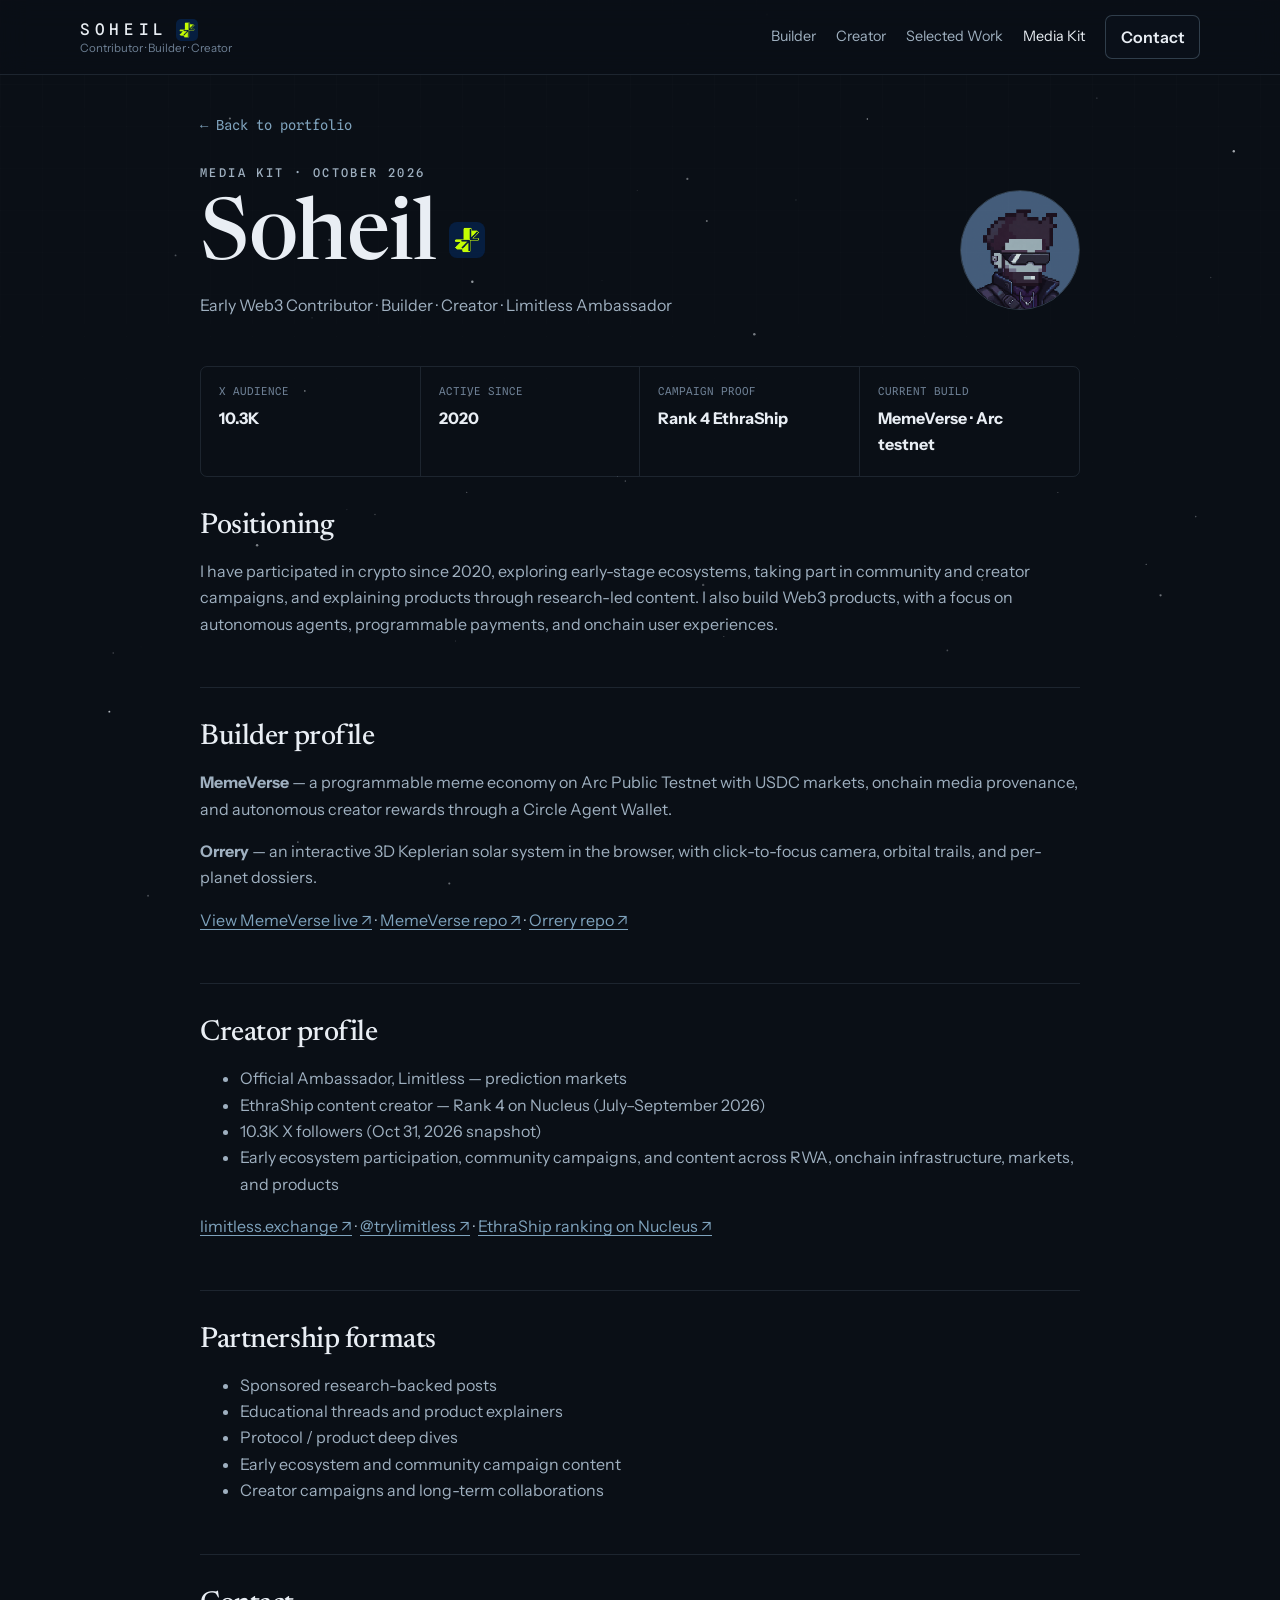
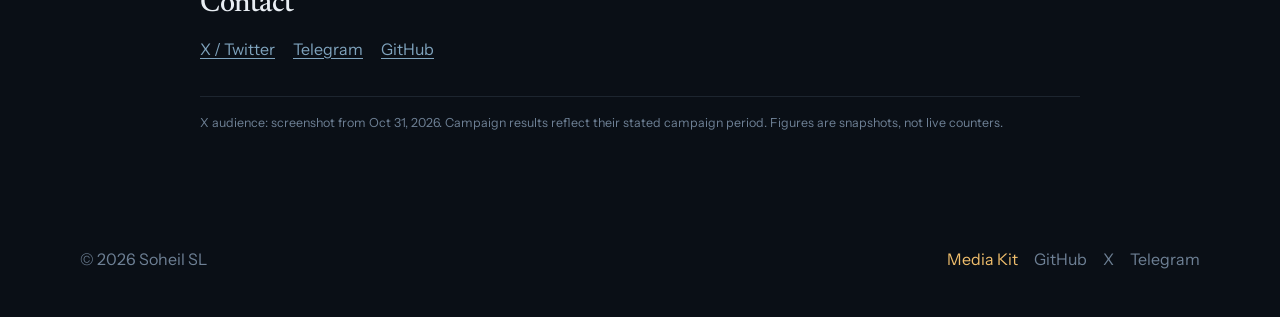
==== commit bfddc564: "Align media kit with Web3 work and dated X audience" ====
--- a/media-kit.html
+++ b/media-kit.html
@@ -3,21 +3,21 @@
 <head>
   <meta charset="UTF-8" />
   <meta name="viewport" content="width=device-width, initial-scale=1" />
-  <meta name="description" content="Media kit for Soheil SL — builder, onchain researcher, and Official Ambassador at Limitless." />
+  <meta name="description" content="Media kit for Soheil — early Web3 contributor, builder, creator, and Limitless Ambassador, active in crypto since 2020." />
   <meta name="theme-color" content="#0a0f16" />
   <meta name="color-scheme" content="dark" />
   <meta name="referrer" content="strict-origin-when-cross-origin" />
   <link rel="canonical" href="https://soheil-portfolio-pi.vercel.app/media-kit.html" />
   <meta property="og:site_name" content="Soheil" />
   <meta property="og:title" content="Soheil — Media Kit" />
-  <meta property="og:description" content="Media kit for Soheil SL — builder, onchain researcher, and Official Ambassador at Limitless." />
+  <meta property="og:description" content="Media kit for Soheil — early Web3 contributor, builder, creator, and Limitless Ambassador, active in crypto since 2020." />
   <meta property="og:type" content="website" />
   <meta property="og:url" content="https://soheil-portfolio-pi.vercel.app/media-kit.html" />
   <meta property="og:image" content="https://soheil-portfolio-pi.vercel.app/images/soheil-pfp.png" />
   <meta property="og:locale" content="en_US" />
   <meta name="twitter:card" content="summary" />
   <meta name="twitter:title" content="Soheil — Media Kit" />
-  <meta name="twitter:description" content="Media kit for Soheil SL — builder, onchain researcher, and Official Ambassador at Limitless." />
+  <meta name="twitter:description" content="Media kit for Soheil — early Web3 contributor, builder, creator, and Limitless Ambassador, active in crypto since 2020." />
   <meta name="twitter:image" content="https://soheil-portfolio-pi.vercel.app/images/soheil-pfp.png" />
   <meta name="twitter:site" content="@khodeSL" />
   <title>Soheil — Media Kit</title>
@@ -39,7 +39,7 @@
           <span class="brand-name">SOHEIL</span>
           <img class="affiliate-badge" src="/images/limitless-badge.png" alt="" width="22" height="22" />
         </span>
-        <span class="brand-role">Builder · Researcher · Creator</span>
+        <span class="brand-role">Contributor · Builder · Creator</span>
       </a>
       <button class="nav-toggle" type="button" aria-expanded="false" aria-controls="nav-menu" aria-label="Open navigation">
         <span></span><span></span>
@@ -58,20 +58,20 @@
     <a class="text-link" href="/">← Back to portfolio</a>
     <header class="media-kit-header">
       <div>
-        <p class="eyebrow">Media Kit · September 2026</p>
+        <p class="eyebrow">Media Kit · October 2026</p>
         <h1 class="name-with-badge">
-          Soheil SL
+          Soheil
           <a class="affiliate-badge-link" href="https://limitless.exchange" target="_blank" rel="noopener noreferrer" title="Official Ambassador, Limitless">
             <img class="affiliate-badge affiliate-badge-lg" src="/images/limitless-badge.png" alt="Official Limitless Ambassador" width="36" height="36" />
           </a>
         </h1>
-        <p>Builder · Onchain researcher · Official Ambassador, Limitless</p>
+        <p>Early Web3 Contributor · Builder · Creator · Limitless Ambassador</p>
       </div>
       <img src="/images/soheil-pfp.png" alt="Portrait of Soheil" width="120" height="120" decoding="async" />
     </header>
 
     <div class="media-stat-grid">
-      <div><span>X audience</span><strong>5K+</strong></div>
+      <div><span>X audience</span><strong>10.3K</strong></div>
       <div><span>Active since</span><strong>2020</strong></div>
       <div><span>Campaign proof</span><strong>Rank 4 EthraShip</strong></div>
       <div><span>Current build</span><strong>MemeVerse · Arc testnet</strong></div>
@@ -79,7 +79,7 @@
 
     <section class="media-section">
       <h2>Positioning</h2>
-      <p>I work at the intersection of product building and research-driven communication. My main areas are autonomous agents, programmable payments, onchain infrastructure, RWA, markets, product analysis, and public writing on onchain systems.</p>
+      <p>I have participated in crypto since 2020, exploring early-stage ecosystems, taking part in community and creator campaigns, and explaining products through research-led content. I also build Web3 products, with a focus on autonomous agents, programmable payments, and onchain user experiences.</p>
     </section>
 
     <section class="media-section">
@@ -94,8 +94,8 @@
       <ul>
         <li>Official Ambassador, Limitless — prediction markets</li>
         <li>EthraShip content creator — Rank 4 on Nucleus (July–September 2026)</li>
-        <li>5K+ public X audience snapshot</li>
-        <li>Research-led coverage across RWA, onchain infrastructure, markets, and products</li>
+        <li>10.3K X followers (Oct 31, 2026 snapshot)</li>
+        <li>Early ecosystem participation, community campaigns, and content across RWA, onchain infrastructure, markets, and products</li>
       </ul>
       <p><a href="https://limitless.exchange" target="_blank" rel="noopener noreferrer">limitless.exchange ↗</a> · <a href="https://x.com/trylimitless" target="_blank" rel="noopener noreferrer">@trylimitless ↗</a> · <a href="https://nucleus.codes/opportunities/6a44d55aa30bbab6d7d8323c/" target="_blank" rel="noopener noreferrer">EthraShip ranking on Nucleus ↗</a></p>
     </section>
@@ -106,7 +106,7 @@
         <li>Sponsored research-backed posts</li>
         <li>Educational threads and product explainers</li>
         <li>Protocol / product deep dives</li>
-        <li>RWA due-diligence content</li>
+        <li>Early ecosystem and community campaign content</li>
         <li>Creator campaigns and long-term collaborations</li>
       </ul>
     </section>
@@ -120,7 +120,7 @@
       </div>
     </section>
 
-    <p class="snapshot-note">Audience and campaign metrics are point-in-time public snapshots and may change.</p>
+    <p class="snapshot-note">X audience: screenshot from Oct 31, 2026. Campaign results reflect their stated campaign period. Figures are snapshots, not live counters.</p>
   </main>
 
   <footer class="site-footer">
--- a/style.css
+++ b/style.css
@@ -158,8 +158,22 @@
 .work-grid { display: grid; grid-template-columns: repeat(3, 1fr); gap: 16px; margin-top: 30px; }
 .work-card { padding: 25px; display: flex; flex-direction: column; }
 .work-card h3 { margin: 11px 0 10px; }
-.work-card p { color: var(--text-2); flex: 1; }
-.work-card a { margin-top: 18px; text-decoration: none; font: .82rem var(--font-mono); }
+.work-card > p { color: var(--text-2); flex: 1; }
+.work-card-foot { display: flex; align-items: center; justify-content: space-between; gap: 10px; margin-top: 18px; }
+.work-card-foot a { text-decoration: none; font: .82rem var(--font-mono); white-space: nowrap; }
+.post-metrics {
+  display: flex;
+  align-items: center;
+  justify-content: flex-end;
+  gap: 9px;
+  margin: 0 0 0 auto;
+  color: var(--text-3);
+  font: .68rem var(--font-mono);
+  letter-spacing: 0;
+}
+.post-metrics span { display: inline-flex; align-items: center; gap: 3px; }
+.post-metrics svg { width: 12px; height: 12px; fill: currentColor; flex: none; }
+.work-more { margin: 28px 0 0; }
 
 .contact-grid { display: grid; grid-template-columns: 1fr auto; gap: 30px; align-items: flex-end; }
 .contact-actions { justify-content: flex-end; margin-top: 0; }
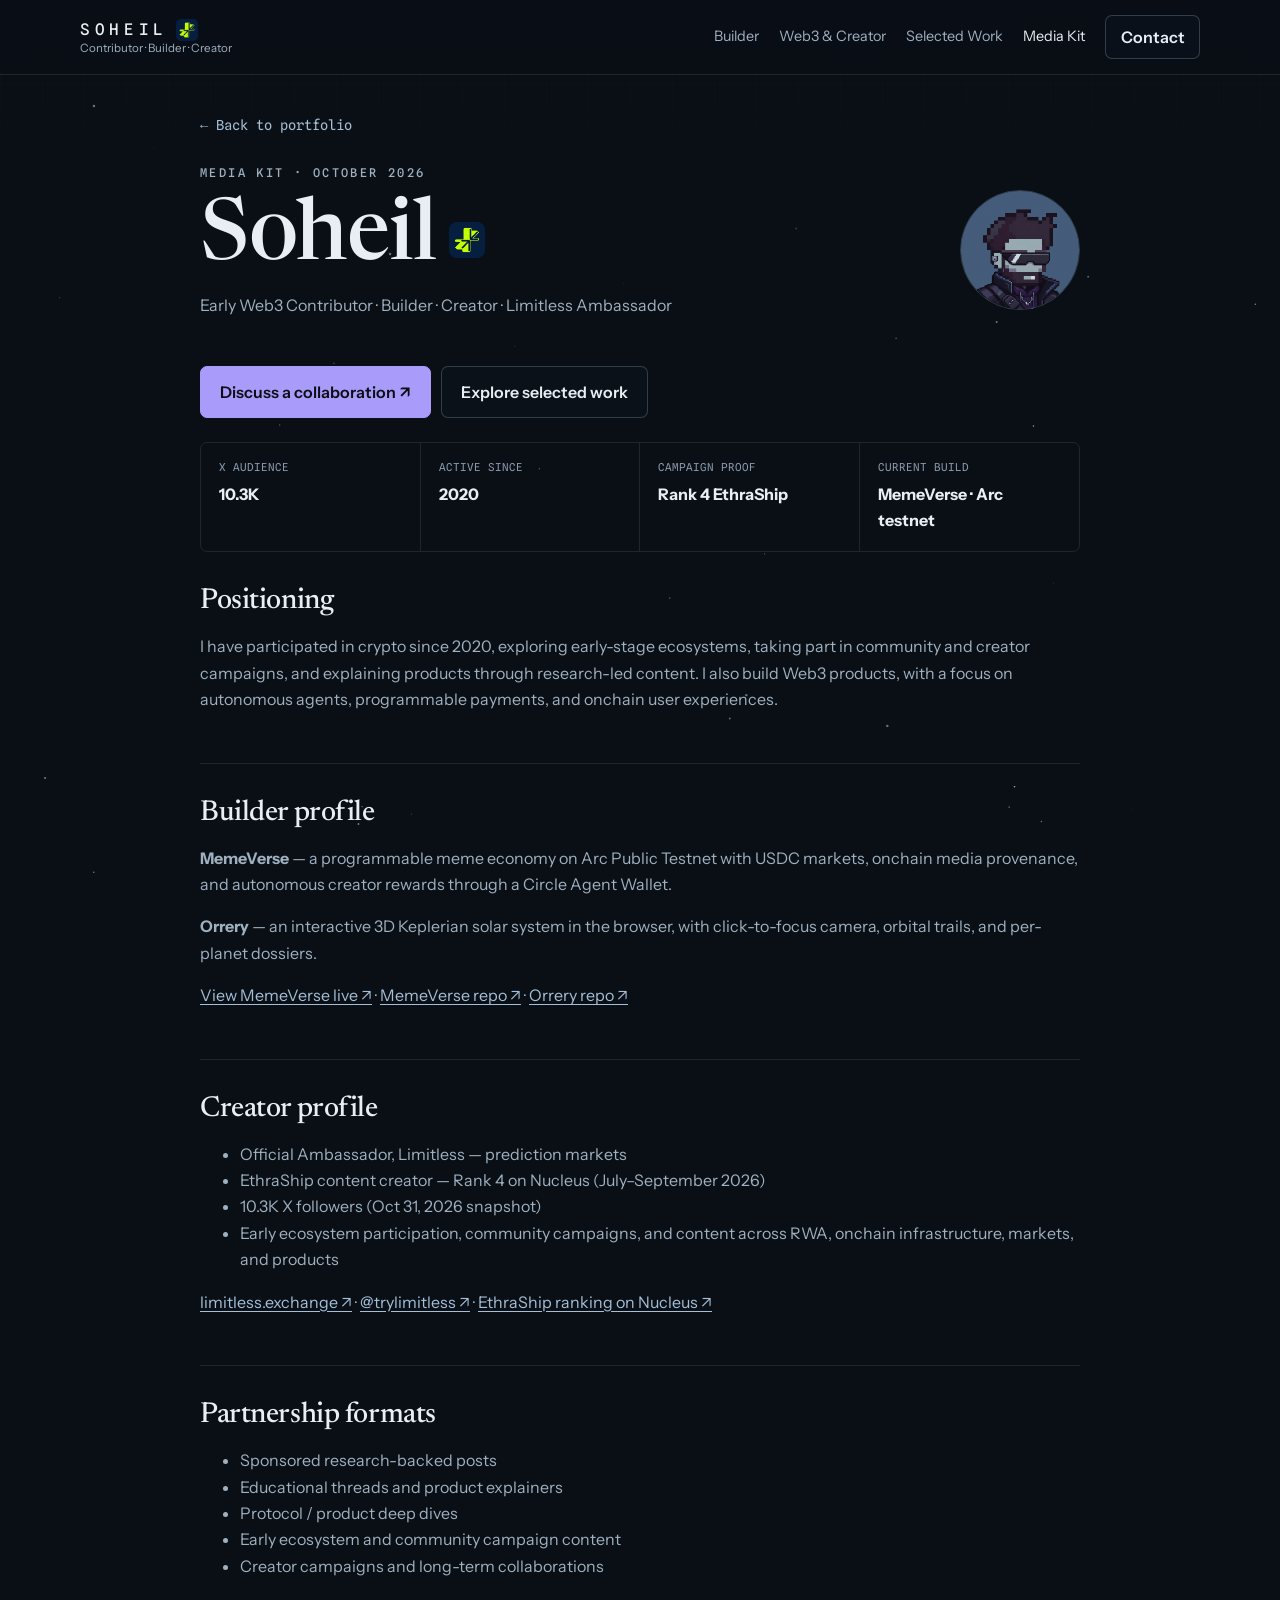
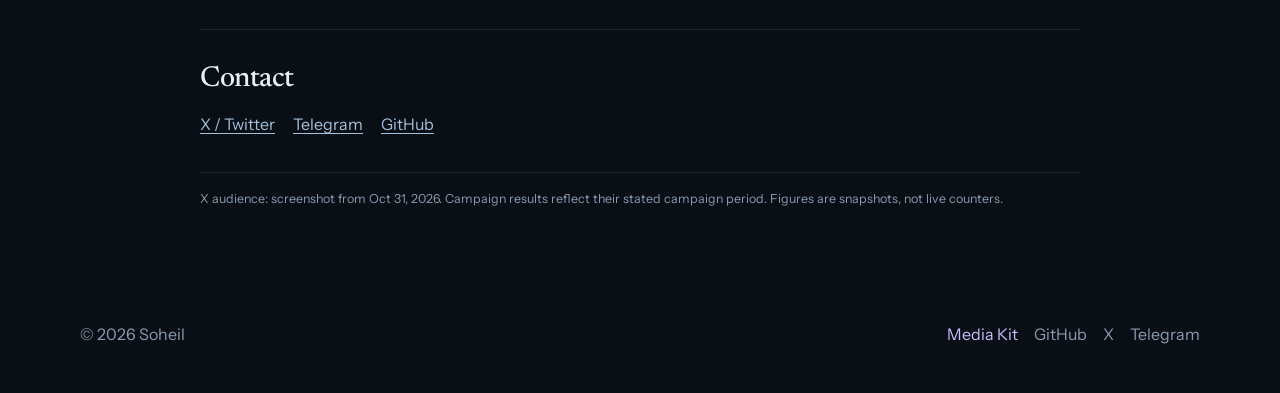
==== commit ecfb260d: "Polish portfolio UX, responsive design and Web3 storytelling" ====
--- a/media-kit.html
+++ b/media-kit.html
@@ -46,7 +46,7 @@
       </button>
       <div class="nav-menu" id="nav-menu">
         <a href="/#builder">Builder</a>
-        <a href="/#creator">Creator</a>
+        <a href="/#creator">Web3 &amp; Creator</a>
         <a href="/#work">Selected Work</a>
         <a href="/media-kit.html" aria-current="page">Media Kit</a>
         <a class="button button-small" href="https://t.me/sirSL" target="_blank" rel="noopener noreferrer">Contact</a>
@@ -67,8 +67,13 @@
         </h1>
         <p>Early Web3 Contributor · Builder · Creator · Limitless Ambassador</p>
       </div>
-      <img src="/images/soheil-pfp.png" alt="Portrait of Soheil" width="120" height="120" decoding="async" />
+      <img src="/images/soheil-pfp.png" alt="Pixel-art avatar of Soheil" width="120" height="120" decoding="async" />
     </header>
+
+    <div class="media-kit-cta">
+      <a class="button button-primary" href="https://t.me/sirSL" target="_blank" rel="noopener noreferrer">Discuss a collaboration ↗</a>
+      <a class="button" href="/#work">Explore selected work</a>
+    </div>
 
     <div class="media-stat-grid">
       <div><span>X audience</span><strong>10.3K</strong></div>
@@ -125,7 +130,7 @@
 
   <footer class="site-footer">
     <div class="section-inner footer-inner">
-      <span>© 2026 Soheil SL</span>
+      <span>© 2026 Soheil</span>
       <div class="footer-links">
         <a href="/media-kit.html" aria-current="page">Media Kit</a>
         <a href="https://github.com/Baharsx" target="_blank" rel="noopener noreferrer">GitHub</a>
--- a/style.css
+++ b/style.css
@@ -4,14 +4,14 @@
   --ink-3: #141d2b;
   --line: rgba(148, 178, 204, 0.14);
   --line-strong: rgba(148, 178, 204, 0.28);
-  --steel: #7fa3bd;
+  --steel: #a4bfd8;
   --steel-dim: #56718a;
-  --beacon: #e3a94e;
-  --beacon-bright: #f0be6c;
+  --beacon: #a99bfa;
+  --beacon-bright: #c7beff;
   --violet: #8b7ae8;
   --text: #e9eef4;
   --text-2: #9fb0c0;
-  --text-3: #6e8095;
+  --text-3: #8a9aae;
   --font-display: 'Newsreader', Georgia, serif;
   --font-body: 'Instrument Sans', system-ui, sans-serif;
   --font-mono: 'Spline Sans Mono', ui-monospace, monospace;
@@ -59,7 +59,7 @@
 .skip-link { position: fixed; top: -80px; left: 16px; z-index: 999; padding: 10px 14px; background: var(--beacon); color: var(--ink); border-radius: 5px; }
 .skip-link:focus { top: 12px; }
 .section-inner { width: min(1120px, calc(100% - 40px)); margin: 0 auto; }
-main > section { padding: clamp(74px, 9vw, 118px) 0; border-bottom: 1px solid var(--line); }
+main > section { padding: clamp(60px, 7vw, 88px) 0; border-bottom: 1px solid var(--line); }
 .section-alt { background: rgba(14,21,32,.52); }
 
 .site-header { position: sticky; top: 0; z-index: 100; background: rgba(10,15,22,.82); backdrop-filter: blur(14px); border-bottom: 1px solid var(--line); }
@@ -67,7 +67,7 @@
 .brand { display: flex; flex-direction: column; text-decoration: none; line-height: 1.25; }
 .brand-lockup { display: flex; align-items: center; gap: 8px; }
 .brand-name { color: var(--text); font: 500 1rem var(--font-mono); letter-spacing: .29em; }
-.brand-role { color: var(--text-3); font-size: .72rem; }
+.brand-role { color: var(--text-2); font-size: .72rem; }
 .nav-menu { display: flex; align-items: center; gap: 20px; }
 .nav-menu > a:not(.button) { color: var(--text-2); text-decoration: none; font-size: .9rem; }
 .nav-menu > a[aria-current="page"]:not(.button) { color: var(--text); }
@@ -86,7 +86,23 @@
 .hero-credential a { color: var(--steel); text-decoration: none; }
 .hero-credential a:hover { color: var(--beacon-bright); }
 
-.hero { min-height: calc(100vh - 74px); display: flex; align-items: center; }
+.hero { min-height: min(700px, calc(100svh - 74px)); display: flex; align-items: center; padding: 68px 0; }
+.hero-inner { display: grid; grid-template-columns: minmax(0, 1fr) minmax(245px, 292px); align-items: center; gap: clamp(28px, 5vw, 68px); }
+.hero-copy { min-width: 0; }
+.hero-copy h1 { font-size: clamp(3.3rem, 5.35vw, 5.1rem); max-width: 14ch; }
+.hero-mini-profile { display: none; }
+.hero-identity { position: relative; padding: 28px; border: 1px solid var(--line-strong); border-radius: 17px; background: radial-gradient(100% 80% at 100% 0%, rgba(169,155,250,.14), transparent 80%), rgba(17,24,38,.86); box-shadow: 0 24px 62px rgba(0,0,0,.22); }
+.hero-identity::before { content: ''; position: absolute; top: 0; left: 29px; right: 29px; height: 1px; background: linear-gradient(90deg, transparent, rgba(199,190,255,.6), transparent); }
+.identity-avatar-wrap { display: inline-flex; padding: 5px; border: 1px solid rgba(169,155,250,.38); border-radius: 50%; background: rgba(169,155,250,.06); }
+.identity-avatar-wrap img { width: 100px; height: 100px; object-fit: cover; border-radius: 50%; }
+.identity-kicker { margin: 21px 0 8px; color: var(--beacon-bright); font: .67rem var(--font-mono); letter-spacing: .16em; }
+.identity-name { margin: 0; color: var(--text); font: 500 2rem/1.05 var(--font-display); }
+.identity-handle { margin: 7px 0 0; color: var(--text-2); font: .81rem var(--font-mono); }
+.identity-rule { height: 1px; background: var(--line-strong); margin: 22px 0 18px; }
+.identity-note { color: var(--text-2); margin: 0 0 14px; font-size: .91rem; line-height: 1.55; }
+.identity-link { font: .82rem var(--font-mono); text-decoration: none; }
+.hero-actions .button { min-height: 46px; }
+
 .hero-actions, .contact-actions, .card-links { display: flex; gap: 11px; flex-wrap: wrap; margin-top: 30px; }
 .button { display: inline-flex; align-items: center; justify-content: center; min-height: 44px; padding: .72rem 1.18rem; border: 1px solid var(--line-strong); color: var(--text); border-radius: var(--radius); text-decoration: none; font-weight: 600; background: rgba(14,21,32,.38); cursor: pointer; }
 .button:hover { border-color: var(--beacon); color: var(--beacon-bright); }
@@ -97,7 +113,7 @@
 
 .proof-strip { padding: 0; }
 .proof-grid { display: grid; grid-template-columns: repeat(4, 1fr); border-left: 1px solid var(--line); border-right: 1px solid var(--line); }
-.proof-item { min-height: 152px; padding: 25px 22px; border-right: 1px solid var(--line); display: flex; flex-direction: column; justify-content: center; }
+.proof-item { min-height: 124px; padding: 21px 22px; border-right: 1px solid var(--line); display: flex; flex-direction: column; justify-content: center; }
 .proof-item:last-child { border-right: 0; }
 .proof-label, .card-kicker { color: var(--text-3); font: 500 .7rem var(--font-mono); letter-spacing: .14em; text-transform: uppercase; }
 .proof-item strong { margin-top: 8px; font: 500 1.34rem var(--font-display); }
@@ -105,10 +121,10 @@
 .proof-highlight strong { color: var(--beacon-bright); }
 
 .section-heading-row { display: flex; align-items: flex-end; justify-content: space-between; gap: 28px; margin-bottom: 34px; }
-.builder-layout { display: grid; grid-template-columns: 1.12fr .88fr; gap: 20px; }
+.builder-layout { display: grid; grid-template-columns: 1.08fr .92fr; gap: 20px; align-items: start; }
 .project-stack { display: grid; gap: 16px; }
 .project-card, .capability-card, .profile-summary-card, .case-card, .work-card { background: rgba(14,21,32,.7); border: 1px solid var(--line); border-radius: var(--radius); }
-.project-card { padding: 30px; }
+.project-card { padding: 26px; }
 .project-card:hover, .capability-card:hover, .work-card:hover { border-color: var(--line-strong); }
 .project-head { display: flex; align-items: flex-start; justify-content: space-between; gap: 18px; }
 .project-head h3 { margin: 8px 0 0; font-size: 2rem; }
@@ -118,10 +134,10 @@
 .project-card > p:not(.project-hook) { color: var(--text-2); }
 .tech-row { display: flex; flex-wrap: wrap; gap: 7px; margin-top: 24px; }
 .tech-row span { border: 1px solid var(--line-strong); color: var(--text-2); border-radius: 999px; padding: .34rem .58rem; font: .72rem var(--font-mono); }
-.capability-grid { display: grid; grid-template-columns: 1fr 1fr; gap: 14px; }
-.capability-card { padding: 22px; }
+.capability-grid { display: grid; grid-template-columns: repeat(2, minmax(0, 1fr)); grid-auto-rows: max-content; gap: 12px; align-content: start; align-self: start; }
+.capability-card { padding: 20px; }
 .capability-card h3 { margin: 9px 0 8px; }
-.capability-card p { color: var(--text-2); font-size: .93rem; margin-bottom: 0; }
+.capability-card p { color: var(--text-2); font-size: .91rem; line-height: 1.55; margin-bottom: 0; }
 
 .creator-grid { display: grid; grid-template-columns: .8fr 1.2fr; gap: 20px; }
 .profile-summary-card, .case-card { padding: 28px; }
@@ -140,7 +156,10 @@
 }
 .affiliate-badge-lg { width: 36px; height: 36px; border-radius: 8px; }
 .name-with-badge { display: flex; align-items: center; gap: 14px; }
-.profile-bio { margin: 22px 0; color: var(--text-2); }
+.profile-bio { margin: 22px 0 18px; color: var(--text-2); }
+.creator-focus { display: flex; flex-wrap: wrap; gap: 7px; padding: 0; margin: 0 0 22px; list-style: none; }
+.creator-focus li { border: 1px solid var(--line-strong); border-radius: 999px; padding: 5px 9px; color: var(--text-2); font: .69rem/1.5 var(--font-mono); }
+
 .profile-stats { display: grid; grid-template-columns: repeat(3, 1fr); border-top: 1px solid var(--line); border-bottom: 1px solid var(--line); margin: 0; }
 .profile-stats div { padding: 14px 8px; border-right: 1px solid var(--line); }
 .profile-stats div:last-child { border-right: 0; }
@@ -155,11 +174,11 @@
 .case-card ul { padding-left: 20px; }
 .case-card li + li { margin-top: 7px; }
 
-.work-grid { display: grid; grid-template-columns: repeat(3, 1fr); gap: 16px; margin-top: 30px; }
-.work-card { padding: 25px; display: flex; flex-direction: column; }
-.work-card h3 { margin: 11px 0 10px; }
+.work-grid { display: grid; grid-template-columns: repeat(3, minmax(0,1fr)); gap: 15px; margin-top: 27px; }
+.work-card { padding: 22px; display: flex; flex-direction: column; }
+.work-card h3 { margin: 11px 0 10px; font-size: clamp(1.24rem, 1.65vw, 1.46rem); }
 .work-card > p { color: var(--text-2); flex: 1; }
-.work-card-foot { display: flex; align-items: center; justify-content: space-between; gap: 10px; margin-top: 18px; }
+.work-card-foot { display: flex; align-items: center; justify-content: space-between; gap: 12px; flex-wrap: wrap; margin-top: 18px; }
 .work-card-foot a { text-decoration: none; font: .82rem var(--font-mono); white-space: nowrap; }
 .post-metrics {
   display: flex;
@@ -168,12 +187,21 @@
   gap: 9px;
   margin: 0 0 0 auto;
   color: var(--text-3);
-  font: .68rem var(--font-mono);
+  font: .75rem var(--font-mono);
   letter-spacing: 0;
 }
 .post-metrics span { display: inline-flex; align-items: center; gap: 3px; }
 .post-metrics svg { width: 12px; height: 12px; fill: currentColor; flex: none; }
-.work-more { margin: 28px 0 0; }
+.more-work { margin-top: 20px; }
+.more-work summary { display: flex; justify-content: space-between; align-items: center; gap: 16px; cursor: pointer; border: 1px solid var(--line-strong); border-radius: var(--radius); padding: 16px 19px; color: var(--text); font-weight: 600; background: rgba(14,21,32,.7); list-style: none; }
+.more-work summary::-webkit-details-marker { display: none; }
+.more-work summary:hover { border-color: var(--beacon); }
+.more-work summary:focus-visible { outline: 2px solid var(--beacon); outline-offset: 3px; }
+.more-work-count { color: var(--text-2); font: .75rem var(--font-mono); white-space: nowrap; }
+.more-work-count span { color: var(--beacon-bright); margin-left: 7px; font-size: 1rem; }
+.more-work[open] .more-work-count span { display: inline-block; transform: rotate(45deg); }
+.work-grid-secondary { margin-top: 16px; }
+.work-more { margin: 20px 0 0; }
 
 .contact-grid { display: grid; grid-template-columns: 1fr auto; gap: 30px; align-items: flex-end; }
 .contact-actions { justify-content: flex-end; margin-top: 0; }
@@ -199,8 +227,17 @@
 .media-section h2 { font-size: 1.8rem; }
 .media-section p, .media-section li { color: var(--text-2); }
 .media-links { display: flex; gap: 18px; flex-wrap: wrap; }
+.media-kit-cta { display: flex; flex-wrap: wrap; gap: 10px; margin: 0 0 24px; }
+.media-kit-cta .button { min-height: 44px; }
+
 
 @media (max-width: 900px) {
+  .hero { min-height: 0; padding: 74px 0 56px; }
+  .hero-inner { display: block; }
+  .hero-copy h1 { font-size: clamp(2.8rem, 7vw, 4.6rem); max-width: 16ch; }
+  .hero-identity { display: none; }
+  .hero-mini-profile { display: flex; gap: 11px; align-items: center; margin: 0 0 22px; color: var(--text-2); font: .8rem var(--font-mono); }
+  .hero-mini-profile img { width: 48px; height: 48px; object-fit: cover; border: 1px solid var(--line-strong); border-radius: 50%; }
   .builder-layout, .creator-grid, .contact-grid { grid-template-columns: 1fr; }
   .proof-grid, .media-stat-grid { grid-template-columns: 1fr 1fr; }
   .proof-item:nth-child(2n), .media-stat-grid > div:nth-child(2n) { border-right: 0; }
@@ -217,23 +254,44 @@
   .section-heading-row { display: block; }
   .section-heading-row .text-link { display: inline-block; margin-top: 8px; }
   .capability-grid { grid-template-columns: 1fr; }
-  .profile-stats { grid-template-columns: 1fr; }
-  .profile-stats div { border-right: 0; border-bottom: 1px solid var(--line); }
-  .profile-stats div:last-child { border-bottom: 0; }
+  .profile-stats { grid-template-columns: repeat(3, minmax(0,1fr)); }
+  .profile-stats div { padding: 14px 7px; min-width: 0; }
+  .profile-stats dt { font-size: .59rem; letter-spacing: 0; }
+  .profile-stats dd { font-size: .9rem; }
   .media-kit-header { align-items: flex-start; }
 }
 
 @media (max-width: 520px) {
   .section-inner, .site-nav, .media-kit-shell { width: min(100% - 28px, 1120px); }
-  .proof-grid, .media-stat-grid { grid-template-columns: 1fr; }
-  .proof-item, .media-stat-grid > div { border-right: 0 !important; border-bottom: 1px solid var(--line); }
-  .proof-item:last-child, .media-stat-grid > div:last-child { border-bottom: 0; }
-  h1 { font-size: 3rem; }
+  .proof-grid { grid-template-columns: repeat(2, minmax(0,1fr)); }
+  .media-stat-grid { grid-template-columns: 1fr; }
+  .proof-item { min-height: 132px; padding: 18px 12px; }
+  .proof-item strong { font-size: 1.2rem; }
+  .proof-item > span:last-child { font-size: .75rem; }
+  .media-stat-grid > div { border-right: 0 !important; border-bottom: 1px solid var(--line); }
+  .media-stat-grid > div:last-child { border-bottom: 0; }
+  .hero { padding: 56px 0 49px; }
+  .hero-copy h1 { font-size: clamp(2.5rem, 10.4vw, 3.15rem); max-width: none; }
+  .hero-lede { font-size: 1rem; }
+  .eyebrow { font-size: .67rem; letter-spacing: .14em; }
   .hero-actions, .contact-actions { flex-direction: column; align-items: stretch; }
   .button { width: 100%; }
+  .work-card-foot { align-items: flex-start; }
+  .post-metrics { margin-left: 0; justify-content: flex-start; }
+  .more-work summary { align-items: flex-start; flex-direction: column; gap: 5px; }
   .media-kit-header { flex-direction: column-reverse; }
-}
-
+  .media-kit-cta { flex-direction: column; }
+}
+
+@media (max-width: 350px) {
+  .proof-grid { grid-template-columns: 1fr; }
+  .proof-item { border-right: 0; border-bottom: 1px solid var(--line); }
+  .proof-item:last-child { border-bottom: 0; }
+  .profile-stats dt { font-size: .53rem; }
+}
+@media (prefers-reduced-motion: reduce) {
+  .hero-identity, .button, .project-card, .capability-card, .work-card { transition: none !important; }
+}
 @media print {
   body { background: white; color: #111; }
   #starfield, .site-header, .site-footer, body::before { display: none !important; }
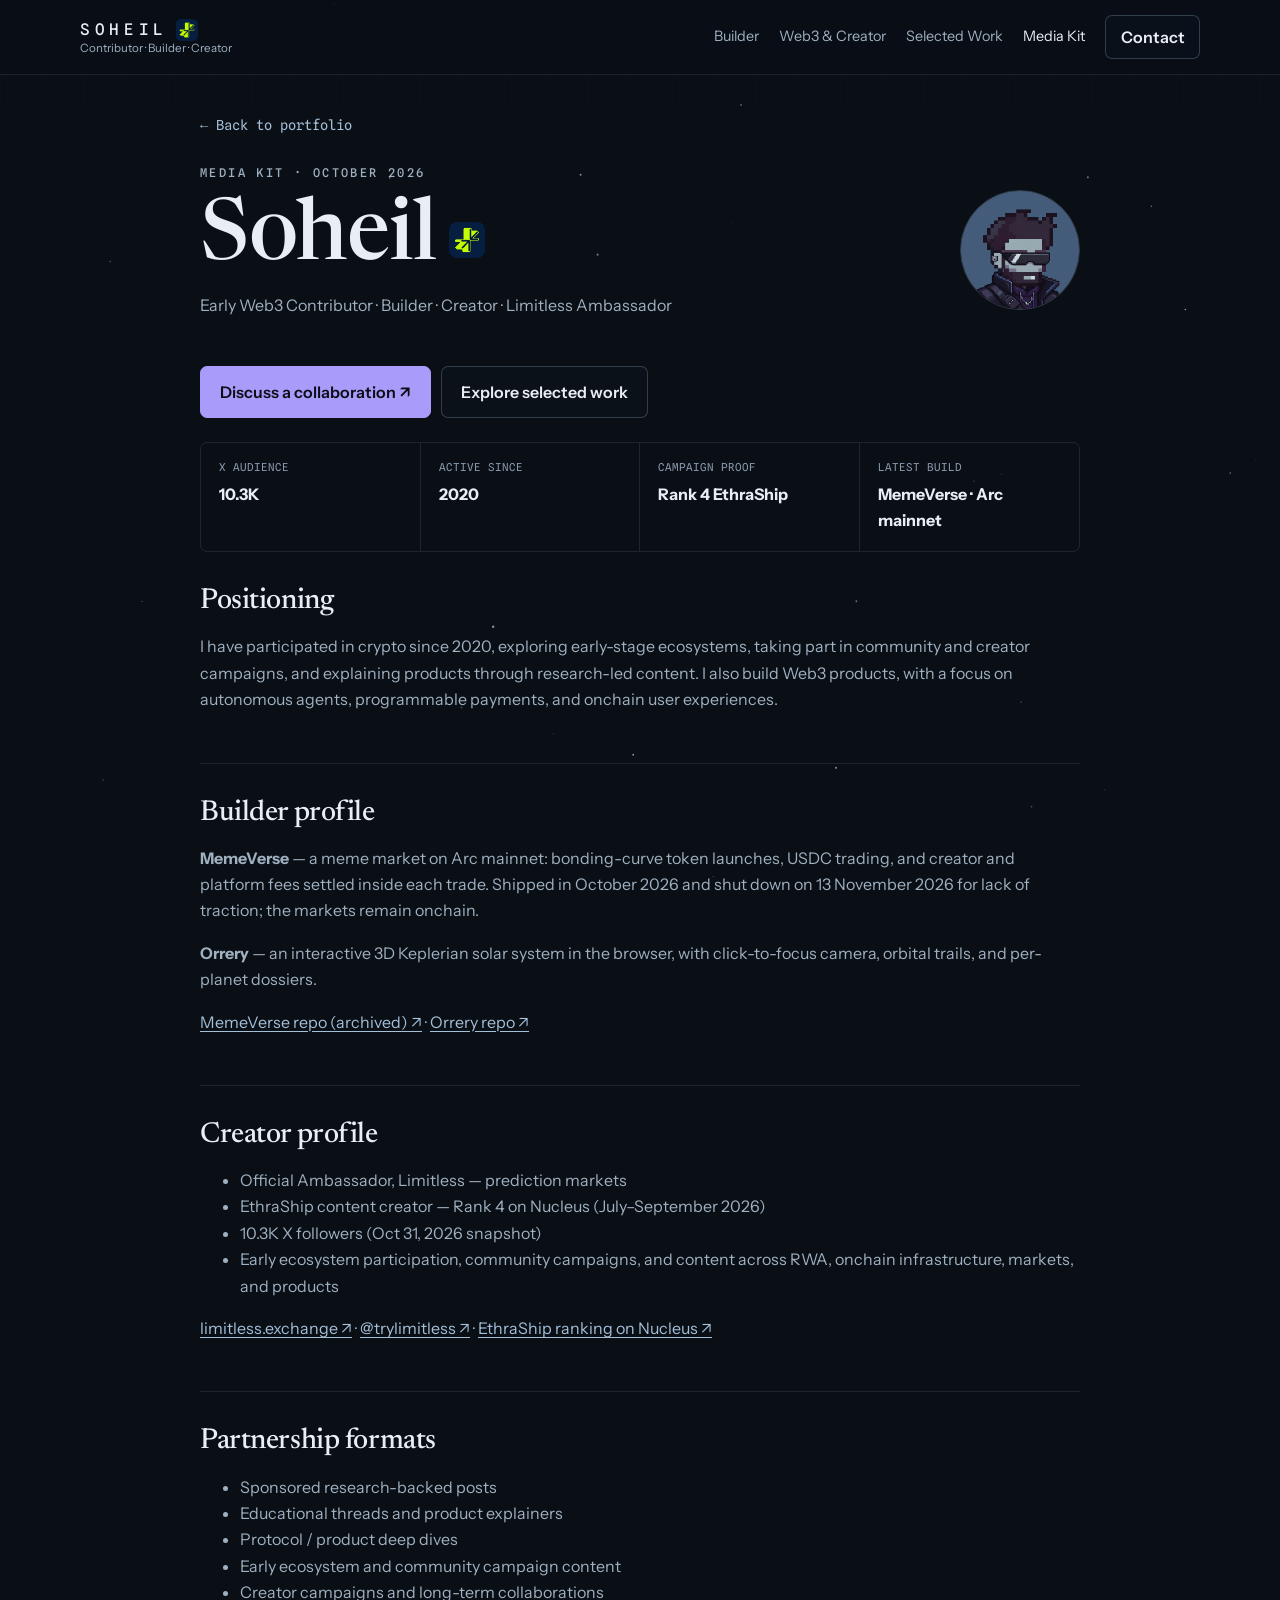
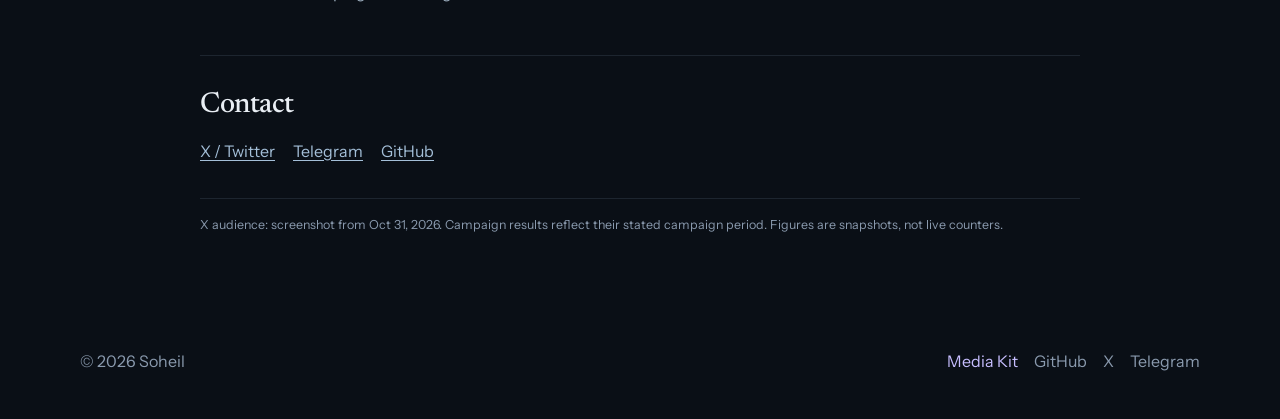
==== commit 030ef288: "Show MemeVerse as a shipped and closed project: Arc mainnet, shut down 13 November 2026, archived re" ====
--- a/media-kit.html
+++ b/media-kit.html
@@ -79,7 +79,7 @@
       <div><span>X audience</span><strong>10.3K</strong></div>
       <div><span>Active since</span><strong>2020</strong></div>
       <div><span>Campaign proof</span><strong>Rank 4 EthraShip</strong></div>
-      <div><span>Current build</span><strong>MemeVerse · Arc testnet</strong></div>
+      <div><span>Latest build</span><strong>MemeVerse · Arc mainnet</strong></div>
     </div>
 
     <section class="media-section">
@@ -89,9 +89,9 @@
 
     <section class="media-section">
       <h2>Builder profile</h2>
-      <p><strong>MemeVerse</strong> — a programmable meme economy on Arc Public Testnet with USDC markets, onchain media provenance, and autonomous creator rewards through a Circle Agent Wallet.</p>
+      <p><strong>MemeVerse</strong> — a meme market on Arc mainnet: bonding-curve token launches, USDC trading, and creator and platform fees settled inside each trade. Shipped in October 2026 and shut down on 13 November 2026 for lack of traction; the markets remain onchain.</p>
       <p><strong>Orrery</strong> — an interactive 3D Keplerian solar system in the browser, with click-to-focus camera, orbital trails, and per-planet dossiers.</p>
-      <p><a href="https://memeverse.biz" target="_blank" rel="noopener noreferrer">View MemeVerse live ↗</a> · <a href="https://github.com/Baharsx/memeverse" target="_blank" rel="noopener noreferrer">MemeVerse repo ↗</a> · <a href="https://github.com/Baharsx/Orrery" target="_blank" rel="noopener noreferrer">Orrery repo ↗</a></p>
+      <p><a href="https://github.com/Baharsx/memeverse" target="_blank" rel="noopener noreferrer">MemeVerse repo (archived) ↗</a> · <a href="https://github.com/Baharsx/Orrery" target="_blank" rel="noopener noreferrer">Orrery repo ↗</a></p>
     </section>
 
     <section class="media-section">
--- a/style.css
+++ b/style.css
@@ -121,7 +121,9 @@
 .proof-highlight strong { color: var(--beacon-bright); }
 
 .section-heading-row { display: flex; align-items: flex-end; justify-content: space-between; gap: 28px; margin-bottom: 34px; }
-.builder-layout { display: grid; grid-template-columns: 1.08fr .92fr; gap: 20px; align-items: start; }
+.builder-layout { display: flex; flex-direction: column; gap: 16px; }
+.builder-layout > .project-stack { grid-template-columns: minmax(0, 1.12fr) minmax(0, .88fr); align-items: stretch; }
+.builder-layout > .capability-grid { grid-template-columns: repeat(4, minmax(0, 1fr)); }
 .project-stack { display: grid; gap: 16px; }
 .project-card, .capability-card, .profile-summary-card, .case-card, .work-card { background: rgba(14,21,32,.7); border: 1px solid var(--line); border-radius: var(--radius); }
 .project-card { padding: 26px; }
@@ -139,7 +141,8 @@
 .capability-card h3 { margin: 9px 0 8px; }
 .capability-card p { color: var(--text-2); font-size: .91rem; line-height: 1.55; margin-bottom: 0; }
 
-.creator-grid { display: grid; grid-template-columns: .8fr 1.2fr; gap: 20px; }
+.creator-grid { display: grid; grid-template-columns: .8fr 1.2fr; align-items: start; gap: 20px; }
+.creator-grid > .profile-summary-card { align-self: start; position: sticky; top: 98px; }
 .profile-summary-card, .case-card { padding: 28px; }
 .profile-summary-head { display: flex; align-items: center; gap: 15px; }
 .profile-summary-head > img { width: 76px; height: 76px; border-radius: 50%; border: 1px solid var(--line-strong); object-fit: cover; }
@@ -232,6 +235,9 @@
 
 
 @media (max-width: 900px) {
+  .builder-layout > .project-stack { grid-template-columns: repeat(2, minmax(0, 1fr)); }
+  .builder-layout > .capability-grid { grid-template-columns: repeat(2, minmax(0, 1fr)); }
+  .creator-grid > .profile-summary-card { position: static; }
   .hero { min-height: 0; padding: 74px 0 56px; }
   .hero-inner { display: block; }
   .hero-copy h1 { font-size: clamp(2.8rem, 7vw, 4.6rem); max-width: 16ch; }
@@ -247,6 +253,7 @@
 }
 
 @media (max-width: 700px) {
+  .builder-layout > .project-stack, .builder-layout > .capability-grid { grid-template-columns: 1fr; }
   .nav-toggle { display: block; }
   .nav-menu { display: none; position: absolute; top: calc(100% + 8px); left: 0; right: 0; flex-direction: column; align-items: stretch; padding: 16px; background: #0e1520; border: 1px solid var(--line-strong); border-radius: var(--radius); }
   .nav-menu.open { display: flex; }
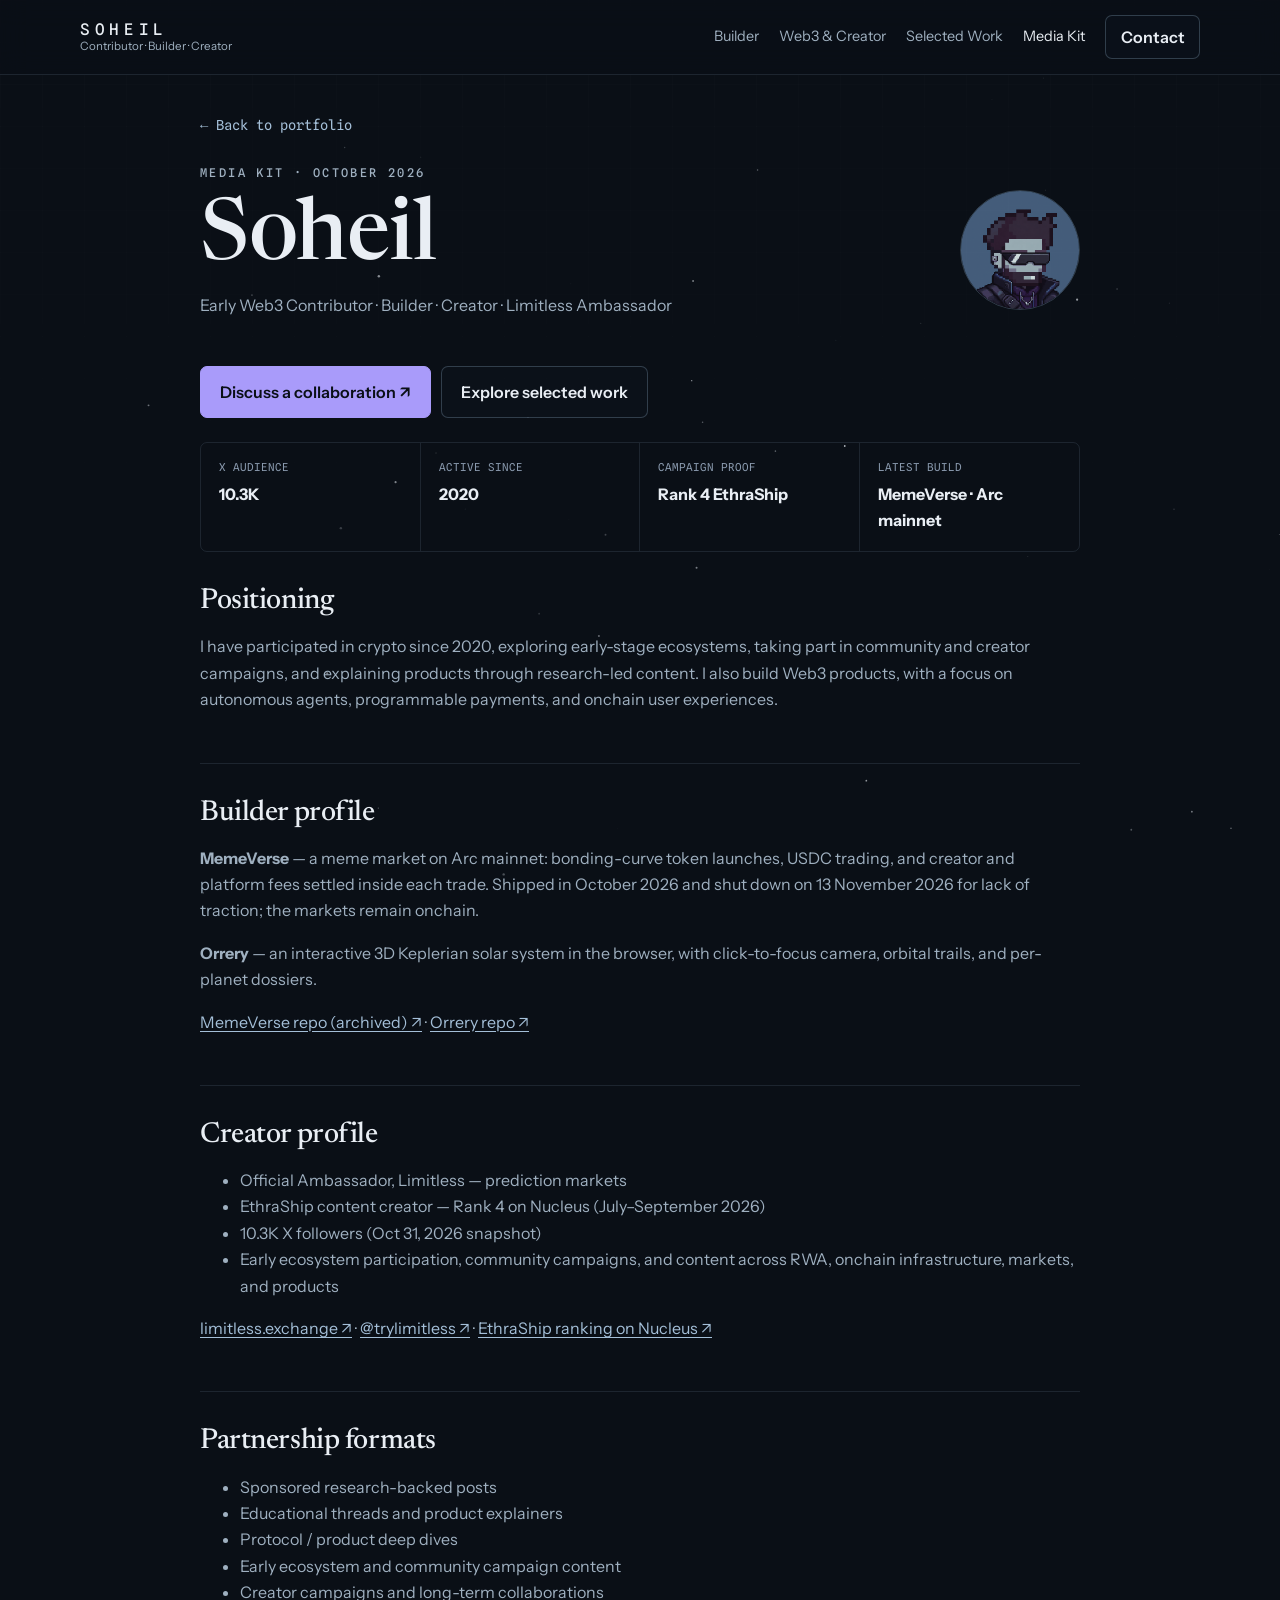
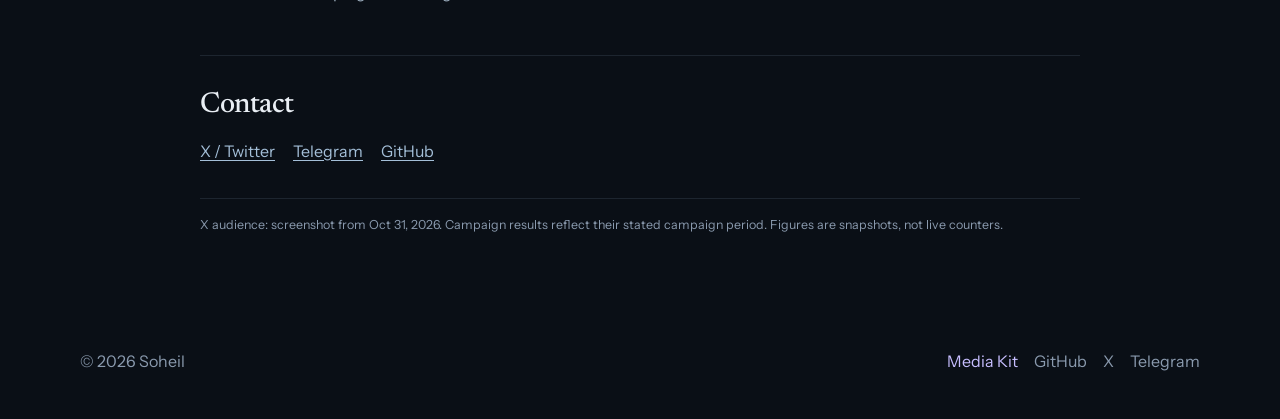
==== commit aa1e2ec3: "Remove the Limitless badge from the header, profile card and media kit" ====
--- a/media-kit.html
+++ b/media-kit.html
@@ -37,7 +37,6 @@
       <a class="brand" href="/#home">
         <span class="brand-lockup">
           <span class="brand-name">SOHEIL</span>
-          <img class="affiliate-badge" src="/images/limitless-badge.png" alt="" width="22" height="22" />
         </span>
         <span class="brand-role">Contributor · Builder · Creator</span>
       </a>
@@ -59,12 +58,7 @@
     <header class="media-kit-header">
       <div>
         <p class="eyebrow">Media Kit · October 2026</p>
-        <h1 class="name-with-badge">
-          Soheil
-          <a class="affiliate-badge-link" href="https://limitless.exchange" target="_blank" rel="noopener noreferrer" title="Official Ambassador, Limitless">
-            <img class="affiliate-badge affiliate-badge-lg" src="/images/limitless-badge.png" alt="Official Limitless Ambassador" width="36" height="36" />
-          </a>
-        </h1>
+        <h1>Soheil</h1>
         <p>Early Web3 Contributor · Builder · Creator · Limitless Ambassador</p>
       </div>
       <img src="/images/soheil-pfp.png" alt="Pixel-art avatar of Soheil" width="120" height="120" decoding="async" />
--- a/style.css
+++ b/style.css
@@ -148,17 +148,6 @@
 .profile-summary-head > img { width: 76px; height: 76px; border-radius: 50%; border: 1px solid var(--line-strong); object-fit: cover; }
 .profile-summary-head h3 { margin: 0 0 3px; font-family: var(--font-mono); letter-spacing: .06em; display: flex; align-items: center; gap: 8px; }
 .profile-summary-head a { text-decoration: none; font: .82rem var(--font-mono); }
-.affiliate-badge-link { display: inline-flex; line-height: 0; }
-.affiliate-badge {
-  width: 22px;
-  height: 22px;
-  border-radius: 5px;
-  object-fit: cover;
-  flex: none;
-  display: block;
-}
-.affiliate-badge-lg { width: 36px; height: 36px; border-radius: 8px; }
-.name-with-badge { display: flex; align-items: center; gap: 14px; }
 .profile-bio { margin: 22px 0 18px; color: var(--text-2); }
 .creator-focus { display: flex; flex-wrap: wrap; gap: 7px; padding: 0; margin: 0 0 22px; list-style: none; }
 .creator-focus li { border: 1px solid var(--line-strong); border-radius: 999px; padding: 5px 9px; color: var(--text-2); font: .69rem/1.5 var(--font-mono); }
